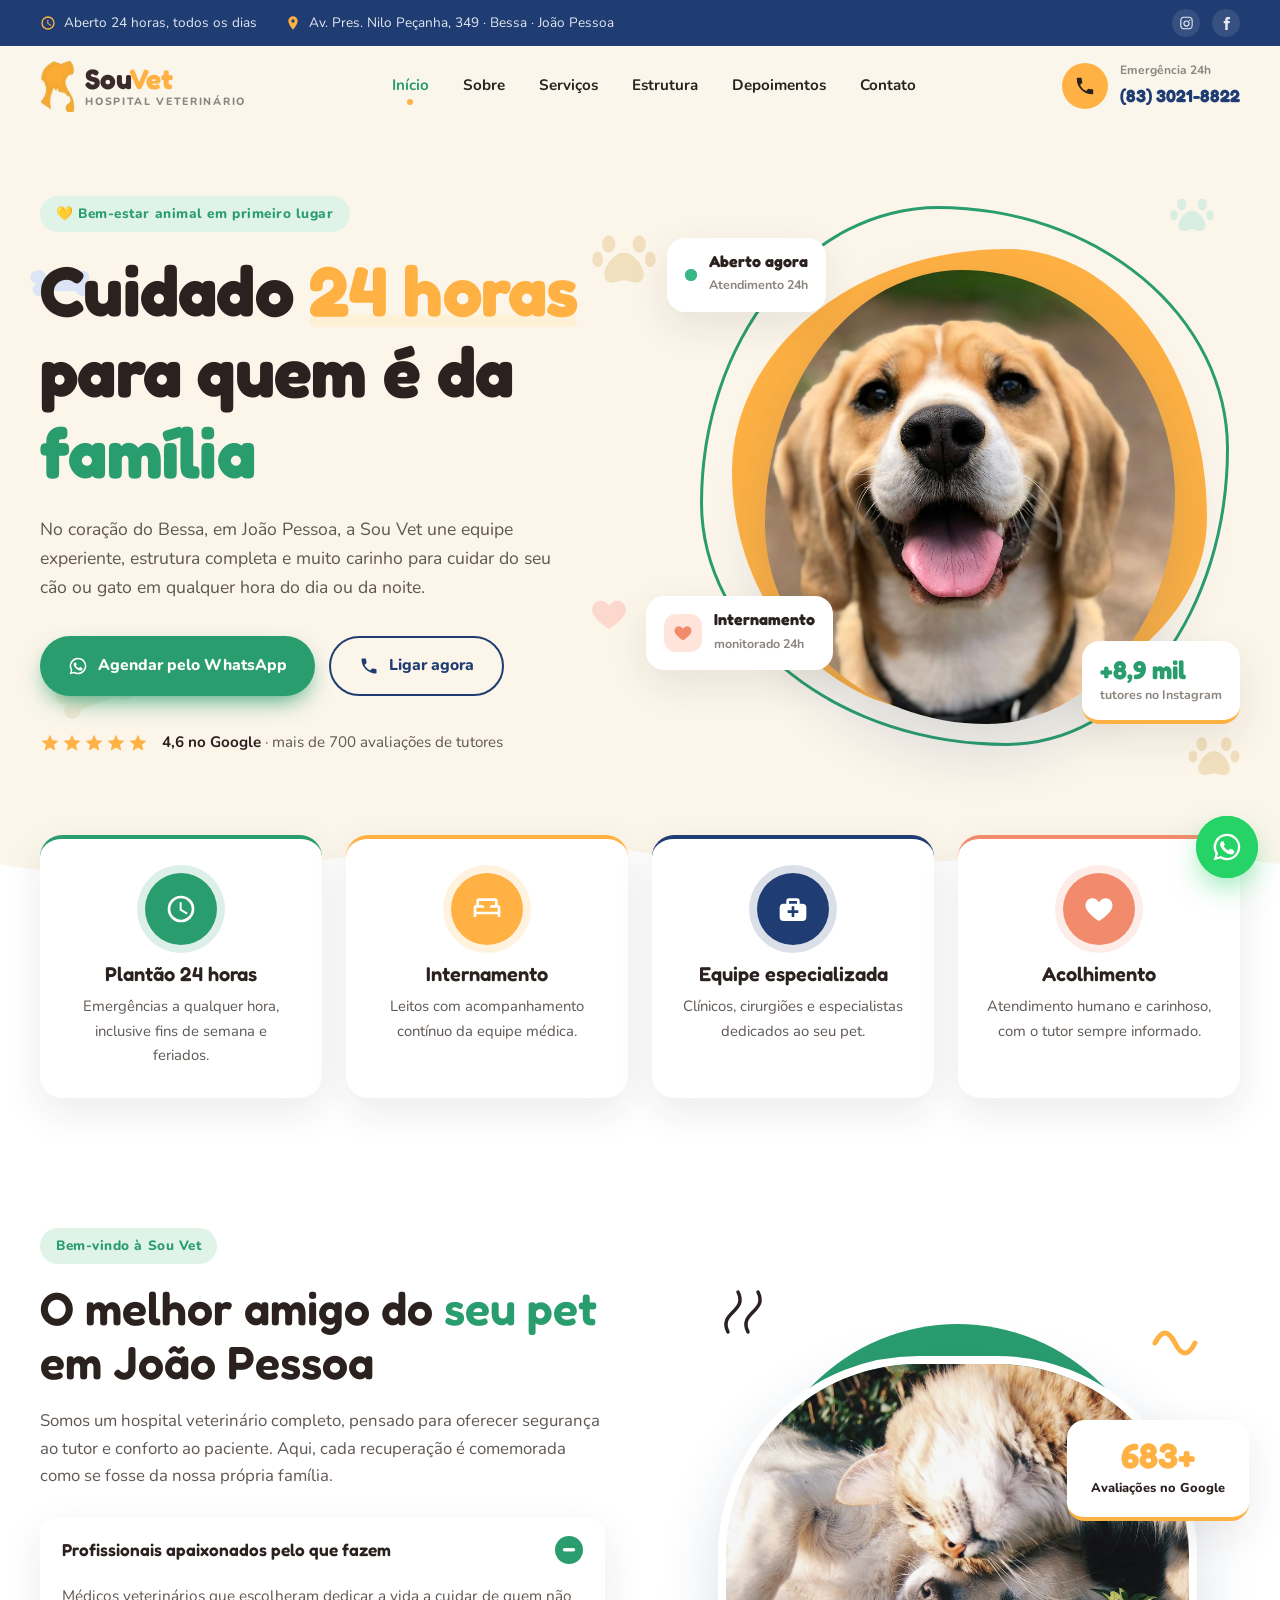
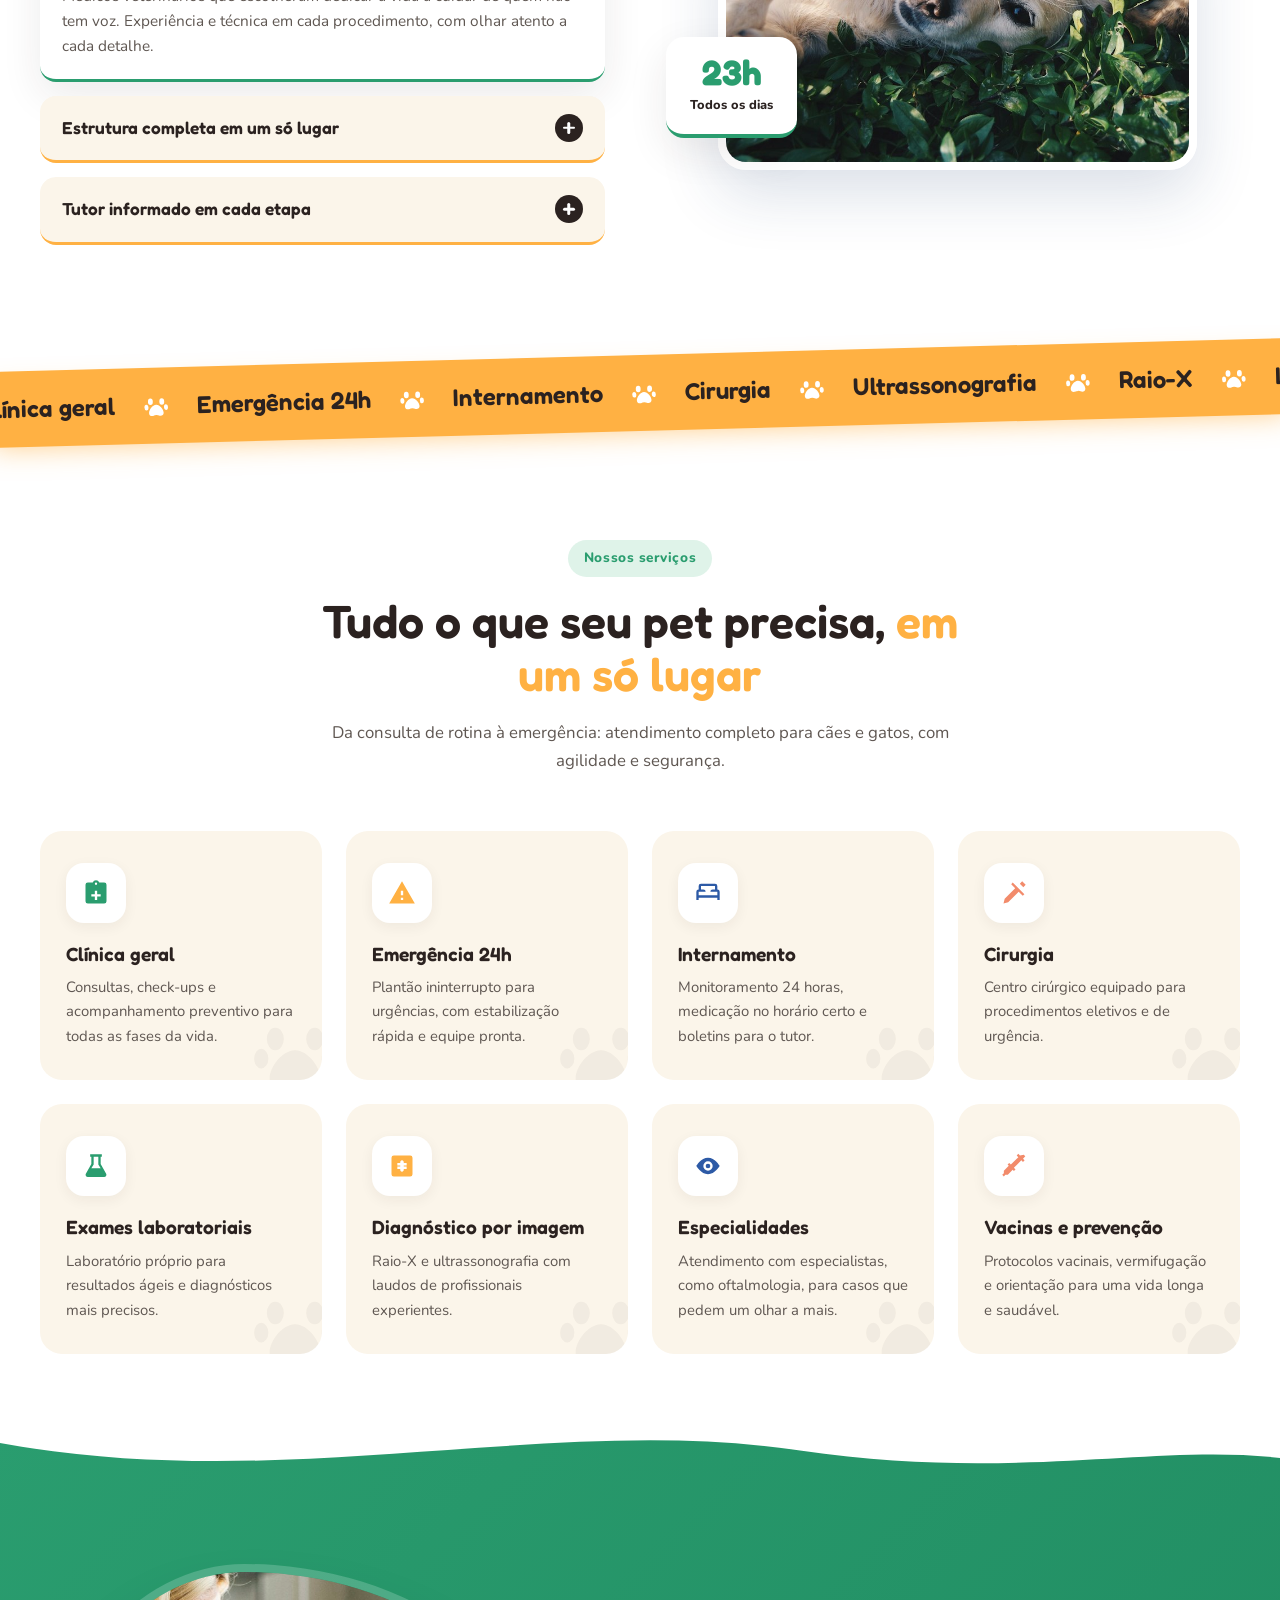
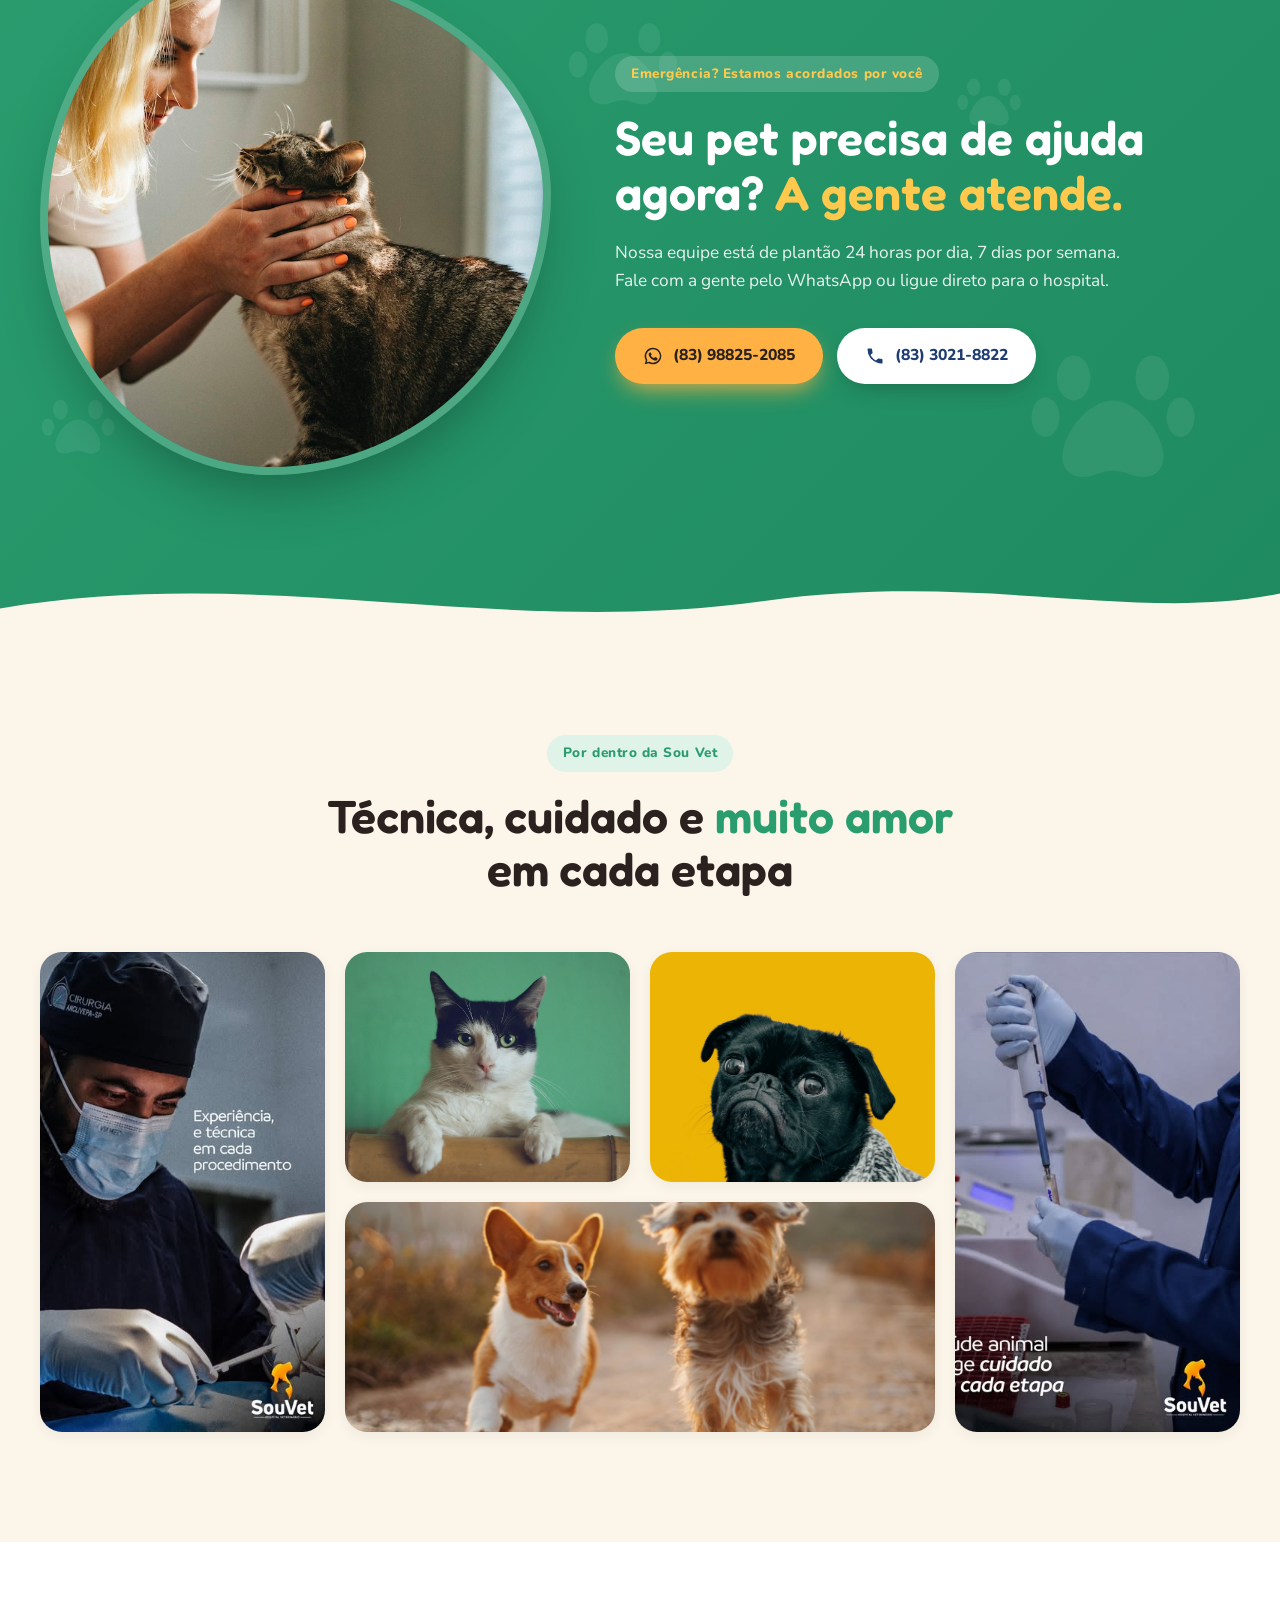
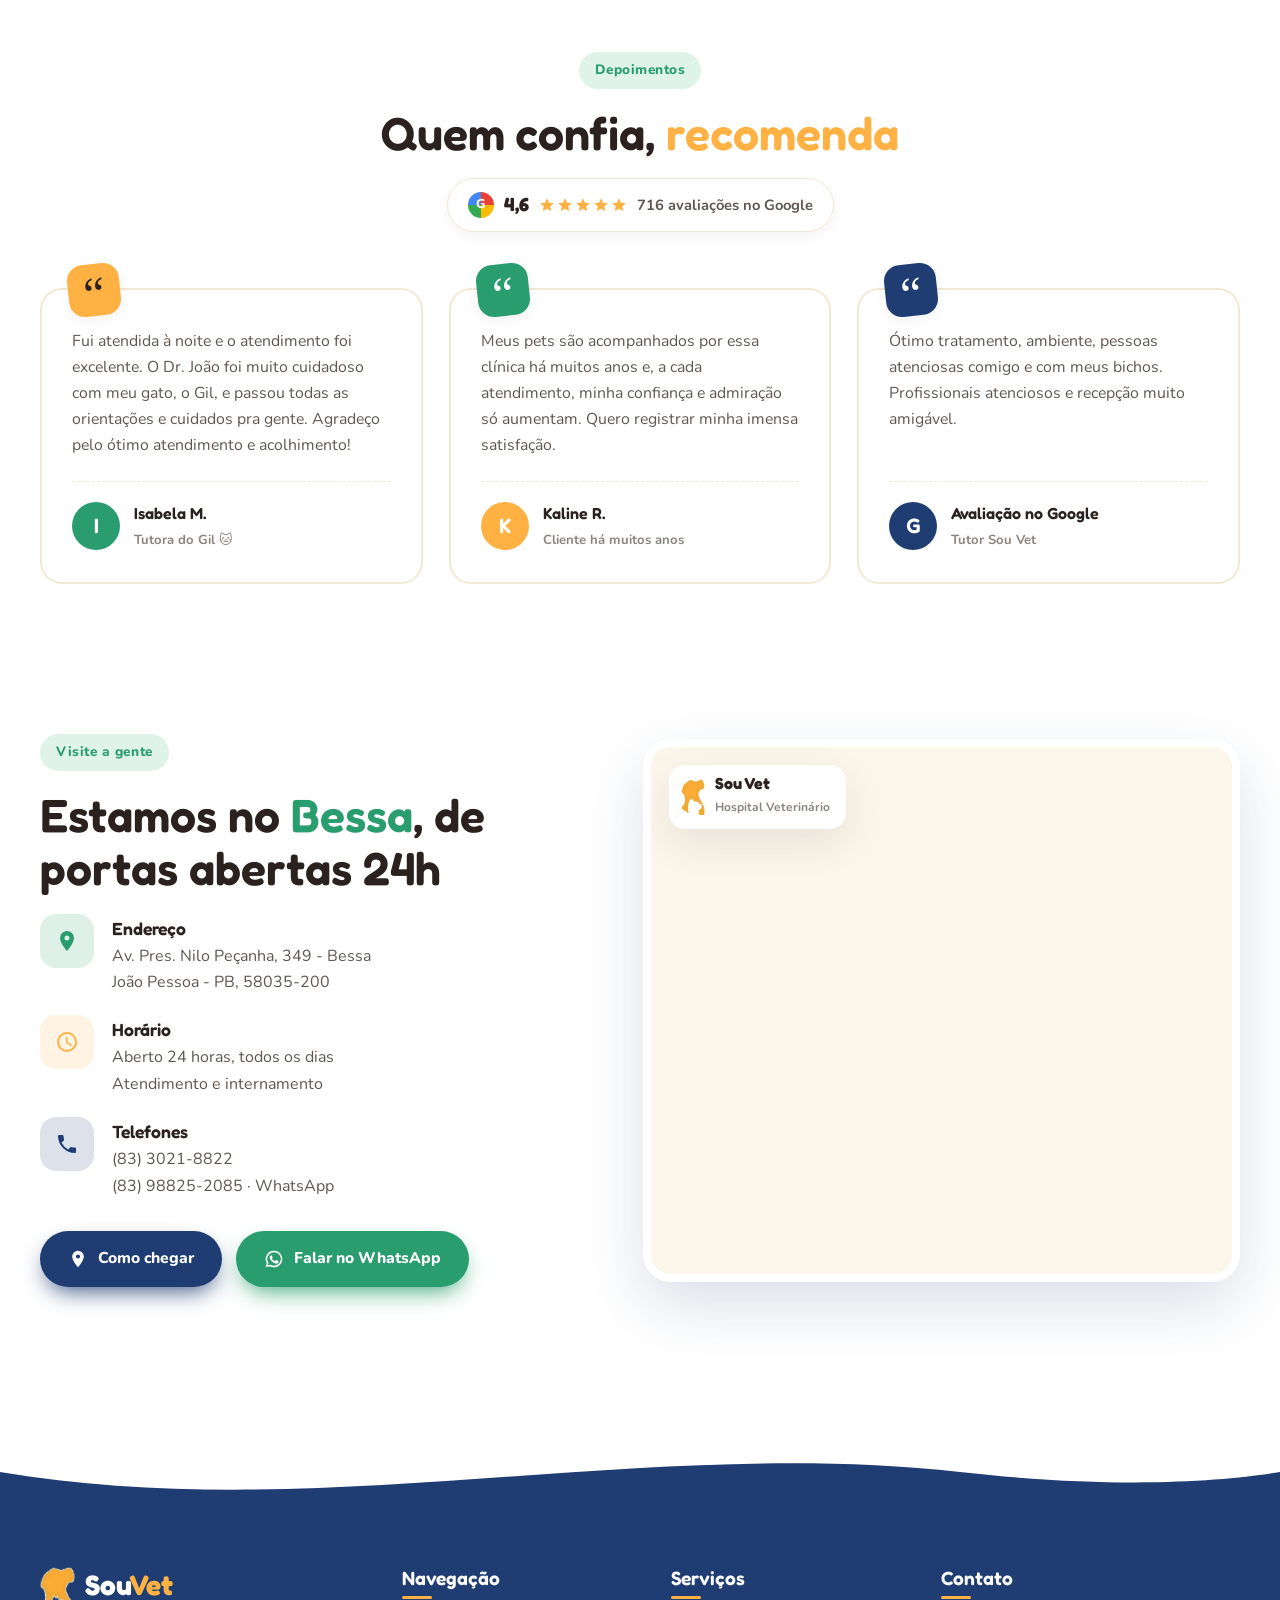
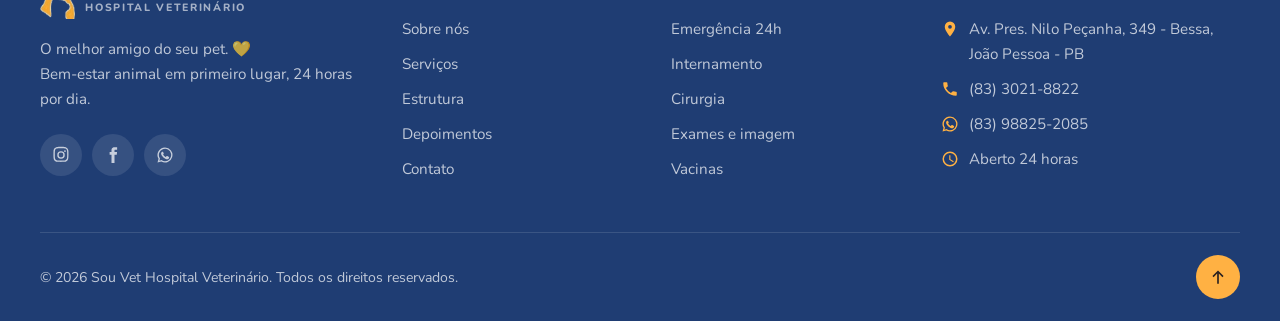
==== index.html @ 4725be8e "Site Sou Vet Hospital Veterinário Co-Authored-By: Claude Opus 5.5 <noreply@anthropic.com>" ====
<!DOCTYPE html>
<html lang="pt-BR">
<head>
  <meta charset="UTF-8" />
  <meta name="viewport" content="width=device-width, initial-scale=1.0" />
  <title>Sou Vet Hospital Veterinário | Atendimento 24h em João Pessoa</title>
  <meta name="description" content="Sou Vet Hospital Veterinário no Bessa, João Pessoa - PB. Atendimento e internamento 24 horas, cirurgia, exames e diagnóstico por imagem. Bem-estar animal em primeiro lugar." />
  <link rel="icon" type="image/png" href="assets/img/logo-icon.png" />
  <link rel="preconnect" href="https://fonts.googleapis.com" />
  <link rel="preconnect" href="https://fonts.gstatic.com" crossorigin />
  <link href="https://fonts.googleapis.com/css2?family=Fredoka:wght@500;600;700&family=Nunito:wght@400;600;700;800&display=swap" rel="stylesheet" />
  <link rel="stylesheet" href="css/style.css" />
</head>
<body>

  <!-- SVG sprite -->
  <svg width="0" height="0" style="position:absolute" aria-hidden="true">
    <symbol id="i-paw" viewBox="0 0 64 64"><ellipse cx="18" cy="22" rx="6" ry="8"/><ellipse cx="46" cy="22" rx="6" ry="8"/><ellipse cx="8" cy="36" rx="5" ry="7"/><ellipse cx="56" cy="36" rx="5" ry="7"/><path d="M32 30c-9 0-18 12-18 20 0 6 5 8 10 7 3-1 5-2 8-2s5 1 8 2c5 1 10-1 10-7 0-8-9-20-18-20z"/></symbol>
    <symbol id="i-bone" viewBox="0 0 64 32"><path d="M10 4a6 6 0 0 1 8 5h28a6 6 0 1 1 8 7 6 6 0 1 1-8 7H18a6 6 0 1 1-8-7 6 6 0 0 1 0-12z"/></symbol>
    <symbol id="i-whats" viewBox="0 0 24 24"><path d="M12 2a10 10 0 0 0-8.6 15.1L2 22l5-1.3A10 10 0 1 0 12 2zm0 18.2a8.2 8.2 0 0 1-4.2-1.2l-.3-.2-3 .8.8-2.9-.2-.3A8.2 8.2 0 1 1 12 20.2zm4.5-6.1c-.2-.1-1.5-.7-1.7-.8-.2-.1-.4-.1-.6.1l-.8 1c-.1.2-.3.2-.5.1a6.7 6.7 0 0 1-3.3-2.9c-.2-.4.2-.4.7-1.3.1-.2 0-.3 0-.4l-.8-1.8c-.2-.5-.4-.4-.6-.4h-.5a1 1 0 0 0-.7.3 3 3 0 0 0-.9 2.2 5.2 5.2 0 0 0 1.1 2.7 11.8 11.8 0 0 0 4.5 4c1.7.7 2.3.8 3.2.6.5-.1 1.5-.6 1.7-1.2.2-.6.2-1.1.2-1.2-.1-.1-.3-.2-.5-.3z"/></symbol>
    <symbol id="i-phone" viewBox="0 0 24 24"><path d="M6.6 10.8a15.1 15.1 0 0 0 6.6 6.6l2.2-2.2a1 1 0 0 1 1-.2 11.4 11.4 0 0 0 3.6.6 1 1 0 0 1 1 1V20a1 1 0 0 1-1 1A17 17 0 0 1 3 4a1 1 0 0 1 1-1h3.5a1 1 0 0 1 1 1c0 1.2.2 2.5.6 3.6a1 1 0 0 1-.3 1z"/></symbol>
    <symbol id="i-pin" viewBox="0 0 24 24"><path d="M12 2a7 7 0 0 0-7 7c0 5.2 7 13 7 13s7-7.8 7-13a7 7 0 0 0-7-7zm0 9.5A2.5 2.5 0 1 1 12 6.5a2.5 2.5 0 0 1 0 5z"/></symbol>
    <symbol id="i-clock" viewBox="0 0 24 24"><path d="M12 2a10 10 0 1 0 0 20 10 10 0 0 0 0-20zm0 18a8 8 0 1 1 0-16 8 8 0 0 1 0 16zm.5-13H11v6l5.2 3.2.8-1.3-4.5-2.7z"/></symbol>
    <symbol id="i-insta" viewBox="0 0 24 24"><path d="M12 7a5 5 0 1 0 0 10 5 5 0 0 0 0-10zm0 8.2a3.2 3.2 0 1 1 0-6.4 3.2 3.2 0 0 1 0 6.4zM17.3 5.5a1.2 1.2 0 1 0 0 2.4 1.2 1.2 0 0 0 0-2.4zM21.9 7.1c-.1-1.6-.4-3-1.6-4.2S17.7 1.3 16.1 1.2C14.5 1.1 9.5 1.1 7.9 1.2 6.3 1.3 4.9 1.6 3.7 2.8S2.1 5.5 2 7.1C1.9 8.7 1.9 13.7 2 15.3c.1 1.6.4 3 1.6 4.2s2.6 1.5 4.2 1.6c1.6.1 6.6.1 8.2 0 1.6-.1 3-.4 4.2-1.6s1.5-2.6 1.6-4.2c.2-1.6.2-6.6.1-8.2zm-2.1 10a3.3 3.3 0 0 1-1.9 1.9c-1.3.5-4.4.4-5.9.4s-4.6.1-5.9-.4A3.3 3.3 0 0 1 4.2 17c-.5-1.3-.4-4.4-.4-5.9s-.1-4.6.4-5.9A3.3 3.3 0 0 1 6.1 3.3c1.3-.5 4.4-.4 5.9-.4s4.6-.1 5.9.4a3.3 3.3 0 0 1 1.9 1.9c.5 1.3.4 4.4.4 5.9s.1 4.6-.4 5.9z"/></symbol>
    <symbol id="i-fb" viewBox="0 0 24 24"><path d="M14 8V6c0-.9.6-1 1-1h2.5V1.5H14.2C10.6 1.5 10 4 10 5.7V8H7.5v3.7H10V22.5h4V11.7h3l.4-3.7z"/></symbol>
    <symbol id="i-arrow" viewBox="0 0 24 24"><path d="M13.2 5.3 19.9 12l-6.7 6.7-1.4-1.4 4.3-4.3H4v-2h12.1l-4.3-4.3z"/></symbol>
    <symbol id="i-star" viewBox="0 0 24 24"><path d="m12 2 3 6.6 7.2.7-5.4 4.8 1.6 7.1L12 17.5l-6.4 3.7 1.6-7.1L1.8 9.3 9 8.6z"/></symbol>
    <symbol id="i-heart" viewBox="0 0 24 24"><path d="M12 21s-7.5-4.6-9.6-9.2C.8 8.3 3 4 7 4c2.1 0 3.6 1.1 5 3 1.4-1.9 2.9-3 5-3 4 0 6.2 4.3 4.6 7.8C19.5 16.4 12 21 12 21z"/></symbol>
  </svg>

  <!-- TOPBAR -->
  <div class="topbar">
    <div class="container topbar__inner">
      <div class="topbar__info">
        <span><svg><use href="#i-clock"/></svg> Aberto 24 horas, todos os dias</span>
        <span class="hide-sm"><svg><use href="#i-pin"/></svg> Av. Pres. Nilo Peçanha, 349 · Bessa · João Pessoa</span>
      </div>
      <div class="topbar__social">
        <a href="https://www.instagram.com/souvetjp/" target="_blank" rel="noopener" aria-label="Instagram"><svg><use href="#i-insta"/></svg></a>
        <a href="https://www.facebook.com/souvetjp" target="_blank" rel="noopener" aria-label="Facebook"><svg><use href="#i-fb"/></svg></a>
      </div>
    </div>
  </div>

  <!-- HEADER -->
  <header class="header" id="header">
    <div class="container header__inner">
      <a href="#inicio" class="brand" aria-label="Sou Vet - início">
        <img src="assets/img/logo-icon.png" alt="" class="brand__icon" />
        <span class="brand__text">
          <span class="brand__name">Sou<b>Vet</b></span>
          <span class="brand__sub">Hospital Veterinário</span>
        </span>
      </a>

      <nav class="nav" id="nav">
        <a href="#inicio" class="nav__link active">Início</a>
        <a href="#sobre" class="nav__link">Sobre</a>
        <a href="#servicos" class="nav__link">Serviços</a>
        <a href="#estrutura" class="nav__link">Estrutura</a>
        <a href="#depoimentos" class="nav__link">Depoimentos</a>
        <a href="#contato" class="nav__link">Contato</a>
      </nav>

      <a href="tel:+558330218822" class="header__call">
        <span class="header__call-icon"><svg><use href="#i-phone"/></svg></span>
        <span>
          <small>Emergência 24h</small>
          <strong>(83) 3021-8822</strong>
        </span>
      </a>

      <button class="burger" id="burger" aria-label="Abrir menu" aria-expanded="false"><span></span><span></span><span></span></button>
    </div>
  </header>

  <main>
    <!-- HERO -->
    <section class="hero" id="inicio">
      <div class="doodles" aria-hidden="true">
        <svg class="doodle d1"><use href="#i-paw"/></svg>
        <svg class="doodle d2"><use href="#i-bone"/></svg>
        <svg class="doodle d3"><use href="#i-paw"/></svg>
        <svg class="doodle d4"><use href="#i-heart"/></svg>
        <svg class="doodle d5"><use href="#i-paw"/></svg>
        <svg class="doodle d6"><use href="#i-bone"/></svg>
      </div>

      <div class="container hero__grid">
        <div class="hero__content">
          <span class="eyebrow reveal">💛 Bem-estar animal em primeiro lugar</span>
          <h1 class="hero__title reveal" data-delay="1">
            Cuidado <span class="hl-yellow">24 horas</span><br />
            para quem é da <span class="hl-green">família</span>
          </h1>
          <p class="hero__text reveal" data-delay="2">
            No coração do Bessa, em João Pessoa, a Sou Vet une equipe experiente, estrutura completa e muito carinho para cuidar do seu cão ou gato em qualquer hora do dia ou da noite.
          </p>
          <div class="hero__actions reveal" data-delay="3">
            <a href="https://api.whatsapp.com/send?phone=5583988252085&text=Ol%C3%A1!%20Gostaria%20de%20agendar%20um%20atendimento." target="_blank" rel="noopener" class="btn btn--green">
              <svg><use href="#i-whats"/></svg> Agendar pelo WhatsApp
            </a>
            <a href="tel:+558330218822" class="btn btn--ghost">
              <svg><use href="#i-phone"/></svg> Ligar agora
            </a>
          </div>
          <div class="hero__trust reveal" data-delay="4">
            <div class="stars">
              <svg><use href="#i-star"/></svg><svg><use href="#i-star"/></svg><svg><use href="#i-star"/></svg><svg><use href="#i-star"/></svg><svg><use href="#i-star"/></svg>
            </div>
            <p><strong>4,6 no Google</strong> · mais de 700 avaliações de tutores</p>
          </div>
        </div>

        <div class="hero__visual reveal" data-delay="2">
          <div class="blob blob--outline"></div>
          <div class="blob blob--yellow"></div>
          <div class="hero__img">
            <img src="assets/img/hero-beagle.jpg" alt="Cachorro beagle feliz olhando para a câmera" />
          </div>
          <div class="float-badge fb-1">
            <span class="pulse"></span>
            <div><strong>Aberto agora</strong><small>Atendimento 24h</small></div>
          </div>
          <div class="float-badge fb-2">
            <span class="fb-icon"><svg><use href="#i-heart"/></svg></span>
            <div><strong>Internamento</strong><small>monitorado 24h</small></div>
          </div>
          <div class="float-badge fb-3">
            <strong class="big">+8,9 mil</strong><small>tutores no Instagram</small>
          </div>
        </div>
      </div>

      <svg class="wave wave--bottom" viewBox="0 0 1440 120" preserveAspectRatio="none" aria-hidden="true">
        <path d="M0,64 C240,120 480,0 720,48 C960,96 1200,24 1440,64 L1440,120 L0,120 Z" fill="#ffffff"/>
      </svg>
    </section>

    <!-- FEATURES -->
    <section class="features">
      <div class="container features__grid">
        <article class="feature reveal" style="--c: var(--green)">
          <div class="feature__icon">
            <svg viewBox="0 0 24 24"><path d="M12 2a10 10 0 1 0 0 20 10 10 0 0 0 0-20zm0 18a8 8 0 1 1 0-16 8 8 0 0 1 0 16zm.5-13H11v6l5.2 3.2.8-1.3-4.5-2.7z"/></svg>
          </div>
          <h3>Plantão 24 horas</h3>
          <p>Emergências a qualquer hora, inclusive fins de semana e feriados.</p>
        </article>
        <article class="feature reveal" data-delay="1" style="--c: var(--yellow)">
          <div class="feature__icon">
            <svg viewBox="0 0 24 24"><path d="M20 9V6a2 2 0 0 0-2-2H6a2 2 0 0 0-2 2v3a2 2 0 0 0-2 2v7h2v-2h16v2h2v-7a2 2 0 0 0-2-2zM6 6h12v3h-2a2 2 0 0 0-2 2H10a2 2 0 0 0-2-2H6zm14 8H4v-3h16z"/></svg>
          </div>
          <h3>Internamento</h3>
          <p>Leitos com acompanhamento contínuo da equipe médica.</p>
        </article>
        <article class="feature reveal" data-delay="2" style="--c: var(--blue)">
          <div class="feature__icon">
            <svg viewBox="0 0 24 24"><path d="M19 8h-2V6a2 2 0 0 0-2-2H9a2 2 0 0 0-2 2v2H5a3 3 0 0 0-3 3v7a3 3 0 0 0 3 3h14a3 3 0 0 0 3-3v-7a3 3 0 0 0-3-3zM9 6h6v2H9zm7 9h-3v3h-2v-3H8v-2h3v-3h2v3h3z"/></svg>
          </div>
          <h3>Equipe especializada</h3>
          <p>Clínicos, cirurgiões e especialistas dedicados ao seu pet.</p>
        </article>
        <article class="feature reveal" data-delay="3" style="--c: var(--coral)">
          <div class="feature__icon">
            <svg viewBox="0 0 24 24"><path d="M12 21s-7.5-4.6-9.6-9.2C.8 8.3 3 4 7 4c2.1 0 3.6 1.1 5 3 1.4-1.9 2.9-3 5-3 4 0 6.2 4.3 4.6 7.8C19.5 16.4 12 21 12 21z"/></svg>
          </div>
          <h3>Acolhimento</h3>
          <p>Atendimento humano e carinhoso, com o tutor sempre informado.</p>
        </article>
      </div>
    </section>

    <!-- ABOUT -->
    <section class="about" id="sobre">
      <div class="container about__grid">
        <div class="about__content">
          <span class="eyebrow reveal">Bem-vindo à Sou Vet</span>
          <h2 class="section-title reveal" data-delay="1">O melhor amigo do <span class="hl-green">seu pet</span> em João Pessoa</h2>
          <p class="reveal" data-delay="2">
            Somos um hospital veterinário completo, pensado para oferecer segurança ao tutor e conforto ao paciente. Aqui, cada recuperação é comemorada como se fosse da nossa própria família.
          </p>

          <div class="accordion reveal" data-delay="3">
            <div class="acc-item open">
              <button class="acc-head">Profissionais apaixonados pelo que fazem <span class="acc-icon"></span></button>
              <div class="acc-body"><p>Médicos veterinários que escolheram dedicar a vida a cuidar de quem não tem voz. Experiência e técnica em cada procedimento, com olhar atento a cada detalhe.</p></div>
            </div>
            <div class="acc-item">
              <button class="acc-head">Estrutura completa em um só lugar <span class="acc-icon"></span></button>
              <div class="acc-body"><p>Consultórios, centro cirúrgico, internamento, laboratório e diagnóstico por imagem. Menos deslocamento e mais agilidade para o seu pet.</p></div>
            </div>
            <div class="acc-item">
              <button class="acc-head">Tutor informado em cada etapa <span class="acc-icon"></span></button>
              <div class="acc-body"><p>Explicamos cada orientação com clareza e mantemos você por perto durante todo o tratamento, da consulta à alta.</p></div>
            </div>
          </div>
        </div>

        <div class="about__visual reveal" data-delay="2">
          <div class="about__circle"></div>
          <svg class="squiggle sq-1" viewBox="0 0 60 60" aria-hidden="true"><path d="M10 50 C 0 30, 30 30, 20 10 M30 50 C 20 30, 50 30, 40 10" /></svg>
          <svg class="squiggle sq-2" viewBox="0 0 60 60" aria-hidden="true"><path d="M8 40 q10 -20 20 0 t20 0" /></svg>
          <div class="about__img">
            <img src="assets/img/dog-cat.jpg" alt="Cachorro e gato deitados juntos na grama" loading="lazy" />
          </div>
          <div class="stat-card sc-1">
            <strong><span class="counter" data-target="716">0</span>+</strong>
            <small>Avaliações no Google</small>
          </div>
          <div class="stat-card sc-2">
            <strong><span class="counter" data-target="24">0</span>h</strong>
            <small>Todos os dias</small>
          </div>
        </div>
      </div>
    </section>

    <!-- MARQUEE -->
    <div class="marquee" aria-hidden="true">
      <div class="marquee__track">
        <span>Clínica geral</span><svg><use href="#i-paw"/></svg>
        <span>Emergência 24h</span><svg><use href="#i-paw"/></svg>
        <span>Internamento</span><svg><use href="#i-paw"/></svg>
        <span>Cirurgia</span><svg><use href="#i-paw"/></svg>
        <span>Ultrassonografia</span><svg><use href="#i-paw"/></svg>
        <span>Raio-X</span><svg><use href="#i-paw"/></svg>
        <span>Laboratório</span><svg><use href="#i-paw"/></svg>
        <span>Vacinas</span><svg><use href="#i-paw"/></svg>
        <span>Clínica geral</span><svg><use href="#i-paw"/></svg>
        <span>Emergência 24h</span><svg><use href="#i-paw"/></svg>
        <span>Internamento</span><svg><use href="#i-paw"/></svg>
        <span>Cirurgia</span><svg><use href="#i-paw"/></svg>
        <span>Ultrassonografia</span><svg><use href="#i-paw"/></svg>
        <span>Raio-X</span><svg><use href="#i-paw"/></svg>
        <span>Laboratório</span><svg><use href="#i-paw"/></svg>
        <span>Vacinas</span><svg><use href="#i-paw"/></svg>
      </div>
    </div>

    <!-- SERVICES -->
    <section class="services" id="servicos">
      <div class="container">
        <div class="section-head">
          <span class="eyebrow reveal">Nossos serviços</span>
          <h2 class="section-title reveal" data-delay="1">Tudo o que seu pet precisa, <span class="hl-yellow">em um só lugar</span></h2>
          <p class="reveal" data-delay="2">Da consulta de rotina à emergência: atendimento completo para cães e gatos, com agilidade e segurança.</p>
        </div>

        <div class="services__grid">
          <article class="service reveal">
            <div class="service__icon"><svg viewBox="0 0 24 24"><path d="M19 3h-4.2A3 3 0 0 0 12 1a3 3 0 0 0-2.8 2H5a2 2 0 0 0-2 2v14a2 2 0 0 0 2 2h14a2 2 0 0 0 2-2V5a2 2 0 0 0-2-2zm-7 0a1 1 0 1 1 0 2 1 1 0 0 1 0-2zm4 12h-3v3h-2v-3H8v-2h3v-3h2v3h3z"/></svg></div>
            <h3>Clínica geral</h3>
            <p>Consultas, check-ups e acompanhamento preventivo para todas as fases da vida.</p>
          </article>
          <article class="service reveal" data-delay="1">
            <div class="service__icon"><svg viewBox="0 0 24 24"><path d="M12 2 1 21h22zm1 16h-2v-2h2zm0-4h-2v-4h2z"/></svg></div>
            <h3>Emergência 24h</h3>
            <p>Plantão ininterrupto para urgências, com estabilização rápida e equipe pronta.</p>
          </article>
          <article class="service reveal" data-delay="2">
            <div class="service__icon"><svg viewBox="0 0 24 24"><path d="M20 9V6a2 2 0 0 0-2-2H6a2 2 0 0 0-2 2v3a2 2 0 0 0-2 2v7h2v-2h16v2h2v-7a2 2 0 0 0-2-2zM6 6h12v3h-2a2 2 0 0 0-2 2H10a2 2 0 0 0-2-2H6zm14 8H4v-3h16z"/></svg></div>
            <h3>Internamento</h3>
            <p>Monitoramento 24 horas, medicação no horário certo e boletins para o tutor.</p>
          </article>
          <article class="service reveal" data-delay="3">
            <div class="service__icon"><svg viewBox="0 0 24 24"><path d="M9.6 4.5 13 8 4 17l-1 4 4-1 9-9 3.5 3.4 1.4-1.4-10-10zM19 2l3 3-2 2-3-3z"/></svg></div>
            <h3>Cirurgia</h3>
            <p>Centro cirúrgico equipado para procedimentos eletivos e de urgência.</p>
          </article>
          <article class="service reveal">
            <div class="service__icon"><svg viewBox="0 0 24 24"><path d="M7 2v2h1v6.3L3.3 18.6A2 2 0 0 0 5 21.5h14a2 2 0 0 0 1.7-2.9L16 10.3V4h1V2zm3 2h4v6.8l2 3.2H8l2-3.2z"/></svg></div>
            <h3>Exames laboratoriais</h3>
            <p>Laboratório próprio para resultados ágeis e diagnósticos mais precisos.</p>
          </article>
          <article class="service reveal" data-delay="1">
            <div class="service__icon"><svg viewBox="0 0 24 24"><path d="M3 5a2 2 0 0 1 2-2h14a2 2 0 0 1 2 2v14a2 2 0 0 1-2 2H5a2 2 0 0 1-2-2zm9 2c-1 0-1.5 1-1.5 1.5v1H8v2h2.5v1H8v2h2.5v1c0 .5.5 1.5 1.5 1.5s1.5-1 1.5-1.5v-1H16v-2h-2.5v-1H16v-2h-2.5v-1C13.5 8 13 7 12 7z"/></svg></div>
            <h3>Diagnóstico por imagem</h3>
            <p>Raio-X e ultrassonografia com laudos de profissionais experientes.</p>
          </article>
          <article class="service reveal" data-delay="2">
            <div class="service__icon"><svg viewBox="0 0 24 24"><path d="M12 5C6 5 2 12 2 12s4 7 10 7 10-7 10-7-4-7-10-7zm0 11a4 4 0 1 1 0-8 4 4 0 0 1 0 8zm0-6a2 2 0 1 0 0 4 2 2 0 0 0 0-4z"/></svg></div>
            <h3>Especialidades</h3>
            <p>Atendimento com especialistas, como oftalmologia, para casos que pedem um olhar a mais.</p>
          </article>
          <article class="service reveal" data-delay="3">
            <div class="service__icon"><svg viewBox="0 0 24 24"><path d="m20.3 2.3 1.4 1.4-2 2 1.4 1.4-1.4 1.4-1.4-1.4-6.4 6.4 1.4 1.4-1.4 1.4-1-1-4.2 4.2H4.6l-1.3 1.4-1.4-1.4 1.4-1.3v-2.2l4.2-4.2-1-1 1.4-1.4 1.4 1.4 6.4-6.4-1.4-1.4 1.4-1.4 1.4 1.4z"/></svg></div>
            <h3>Vacinas e prevenção</h3>
            <p>Protocolos vacinais, vermifugação e orientação para uma vida longa e saudável.</p>
          </article>
        </div>
      </div>
    </section>

    <!-- CTA BAND -->
    <section class="cta">
      <svg class="wave wave--top" viewBox="0 0 1440 120" preserveAspectRatio="none" aria-hidden="true">
        <path d="M0,40 C320,110 620,0 900,50 C1140,92 1300,40 1440,60 L1440,0 L0,0 Z" fill="#ffffff"/>
      </svg>
      <div class="cta__bg-paws" aria-hidden="true">
        <svg><use href="#i-paw"/></svg><svg><use href="#i-paw"/></svg><svg><use href="#i-paw"/></svg><svg><use href="#i-paw"/></svg>
      </div>
      <div class="container cta__grid">
        <div class="cta__img reveal">
          <img src="assets/img/vet-cat.jpg" alt="Veterinária fazendo carinho em um gato durante atendimento" loading="lazy" />
        </div>
        <div class="cta__content">
          <span class="eyebrow eyebrow--light reveal">Emergência? Estamos acordados por você</span>
          <h2 class="reveal" data-delay="1">Seu pet precisa de ajuda agora? <span>A gente atende.</span></h2>
          <p class="reveal" data-delay="2">Nossa equipe está de plantão 24 horas por dia, 7 dias por semana. Fale com a gente pelo WhatsApp ou ligue direto para o hospital.</p>
          <div class="cta__actions reveal" data-delay="3">
            <a href="https://api.whatsapp.com/send?phone=5583988252085&text=Ol%C3%A1!%20Preciso%20de%20atendimento%20para%20meu%20pet." target="_blank" rel="noopener" class="btn btn--yellow">
              <svg><use href="#i-whats"/></svg> (83) 98825-2085
            </a>
            <a href="tel:+558330218822" class="btn btn--white">
              <svg><use href="#i-phone"/></svg> (83) 3021-8822
            </a>
          </div>
        </div>
      </div>
      <svg class="wave wave--bottom" viewBox="0 0 1440 120" preserveAspectRatio="none" aria-hidden="true">
        <path d="M0,70 C300,10 560,110 860,60 C1100,20 1280,90 1440,50 L1440,120 L0,120 Z" fill="#FBF5EA"/>
      </svg>
    </section>

    <!-- ESTRUTURA / GALERIA -->
    <section class="gallery" id="estrutura">
      <div class="container">
        <div class="section-head">
          <span class="eyebrow reveal">Por dentro da Sou Vet</span>
          <h2 class="section-title reveal" data-delay="1">Técnica, cuidado e <span class="hl-green">muito amor</span> em cada etapa</h2>
        </div>

        <div class="gallery__grid">
          <figure class="g-item g-tall reveal">
            <img src="assets/img/cirurgia.jpg" alt="Cirurgião veterinário da Sou Vet durante procedimento" loading="lazy" />
            <figcaption>Centro cirúrgico</figcaption>
          </figure>
          <figure class="g-item reveal" data-delay="1">
            <img src="assets/img/cat-green.jpg" alt="Gato branco e preto sobre fundo verde" loading="lazy" />
            <figcaption>Nossos pacientes</figcaption>
          </figure>
          <figure class="g-item reveal" data-delay="2">
            <img src="assets/img/pug.jpg" alt="Pug preto de blusa sobre fundo amarelo" loading="lazy" />
            <figcaption>Cães de todas as raças</figcaption>
          </figure>
          <figure class="g-item g-tall reveal" data-delay="1">
            <img src="assets/img/lab.jpg" alt="Profissional da Sou Vet manuseando amostras no laboratório" loading="lazy" />
            <figcaption>Laboratório próprio</figcaption>
          </figure>
          <figure class="g-item g-wide reveal" data-delay="2">
            <img src="assets/img/dogs-run.jpg" alt="Dois cachorros correndo felizes em uma estrada de terra" loading="lazy" />
            <figcaption>Saúde para aproveitar a vida</figcaption>
          </figure>
        </div>
      </div>
    </section>

    <!-- TESTIMONIALS -->
    <section class="testimonials" id="depoimentos">
      <div class="container">
        <div class="section-head">
          <span class="eyebrow reveal">Depoimentos</span>
          <h2 class="section-title reveal" data-delay="1">Quem confia, <span class="hl-yellow">recomenda</span></h2>
          <div class="rating-pill reveal" data-delay="2">
            <span class="g-logo">G</span>
            <strong>4,6</strong>
            <span class="stars sm"><svg><use href="#i-star"/></svg><svg><use href="#i-star"/></svg><svg><use href="#i-star"/></svg><svg><use href="#i-star"/></svg><svg><use href="#i-star"/></svg></span>
            <span>716 avaliações no Google</span>
          </div>
        </div>

        <div class="testi__grid">
          <article class="testi reveal">
            <div class="testi__quote">“</div>
            <p>Fui atendida à noite e o atendimento foi excelente. O Dr. João foi muito cuidadoso com meu gato, o Gil, e passou todas as orientações e cuidados pra gente. Agradeço pelo ótimo atendimento e acolhimento!</p>
            <div class="testi__author">
              <span class="avatar" style="--c: var(--green)">I</span>
              <div><strong>Isabela M.</strong><small>Tutora do Gil 🐱</small></div>
            </div>
          </article>
          <article class="testi reveal" data-delay="1">
            <div class="testi__quote">“</div>
            <p>Meus pets são acompanhados por essa clínica há muitos anos e, a cada atendimento, minha confiança e admiração só aumentam. Quero registrar minha imensa satisfação.</p>
            <div class="testi__author">
              <span class="avatar" style="--c: var(--yellow)">K</span>
              <div><strong>Kaline R.</strong><small>Cliente há muitos anos</small></div>
            </div>
          </article>
          <article class="testi reveal" data-delay="2">
            <div class="testi__quote">“</div>
            <p>Ótimo tratamento, ambiente, pessoas atenciosas comigo e com meus bichos. Profissionais atenciosos e recepção muito amigável.</p>
            <div class="testi__author">
              <span class="avatar" style="--c: var(--blue)">G</span>
              <div><strong>Avaliação no Google</strong><small>Tutor Sou Vet</small></div>
            </div>
          </article>
        </div>
      </div>
    </section>

    <!-- CONTACT -->
    <section class="contact" id="contato">
      <div class="container contact__grid">
        <div class="contact__info">
          <span class="eyebrow reveal">Visite a gente</span>
          <h2 class="section-title reveal" data-delay="1">Estamos no <span class="hl-green">Bessa</span>, de portas abertas 24h</h2>

          <ul class="contact__list">
            <li class="reveal" data-delay="1">
              <span class="ci" style="--c: var(--green)"><svg><use href="#i-pin"/></svg></span>
              <div><strong>Endereço</strong><p>Av. Pres. Nilo Peçanha, 349 - Bessa<br />João Pessoa - PB, 58035-200</p></div>
            </li>
            <li class="reveal" data-delay="2">
              <span class="ci" style="--c: var(--yellow)"><svg><use href="#i-clock"/></svg></span>
              <div><strong>Horário</strong><p>Aberto 24 horas, todos os dias<br />Atendimento e internamento</p></div>
            </li>
            <li class="reveal" data-delay="3">
              <span class="ci" style="--c: var(--blue)"><svg><use href="#i-phone"/></svg></span>
              <div><strong>Telefones</strong><p><a href="tel:+558330218822">(83) 3021-8822</a><br /><a href="https://api.whatsapp.com/send?phone=5583988252085" target="_blank" rel="noopener">(83) 98825-2085 · WhatsApp</a></p></div>
            </li>
          </ul>

          <div class="contact__actions reveal" data-delay="3">
            <a href="https://www.google.com/maps/dir/?api=1&destination=Sou+Vet+Hospital+Veterinario+Jo%C3%A3o+Pessoa" target="_blank" rel="noopener" class="btn btn--blue">
              <svg><use href="#i-pin"/></svg> Como chegar
            </a>
            <a href="https://api.whatsapp.com/send?phone=5583988252085" target="_blank" rel="noopener" class="btn btn--green">
              <svg><use href="#i-whats"/></svg> Falar no WhatsApp
            </a>
          </div>
        </div>

        <div class="contact__map reveal" data-delay="2">
          <iframe
            title="Mapa da Sou Vet Hospital Veterinário"
            src="https://www.google.com/maps?q=-7.0677856,-34.8426516&z=16&output=embed"
            loading="lazy"
            referrerpolicy="no-referrer-when-downgrade"
            allowfullscreen></iframe>
          <div class="map-tag">
            <img src="assets/img/logo-icon.png" alt="" />
            <div><strong>Sou Vet</strong><small>Hospital Veterinário</small></div>
          </div>
        </div>
      </div>
    </section>
  </main>

  <!-- FOOTER -->
  <footer class="footer">
    <svg class="wave wave--top" viewBox="0 0 1440 100" preserveAspectRatio="none" aria-hidden="true">
      <path d="M0,40 C360,100 720,0 1080,40 C1260,60 1380,50 1440,40 L1440,0 L0,0 Z" fill="#ffffff"/>
    </svg>
    <div class="container footer__grid">
      <div class="footer__brand">
        <a href="#inicio" class="brand brand--light">
          <img src="assets/img/logo-icon.png" alt="" class="brand__icon" />
          <span class="brand__text">
            <span class="brand__name">Sou<b>Vet</b></span>
            <span class="brand__sub">Hospital Veterinário</span>
          </span>
        </a>
        <p>O melhor amigo do seu pet. 💛<br />Bem-estar animal em primeiro lugar, 24 horas por dia.</p>
        <div class="footer__social">
          <a href="https://www.instagram.com/souvetjp/" target="_blank" rel="noopener" aria-label="Instagram"><svg><use href="#i-insta"/></svg></a>
          <a href="https://www.facebook.com/souvetjp" target="_blank" rel="noopener" aria-label="Facebook"><svg><use href="#i-fb"/></svg></a>
          <a href="https://api.whatsapp.com/send?phone=5583988252085" target="_blank" rel="noopener" aria-label="WhatsApp"><svg><use href="#i-whats"/></svg></a>
        </div>
      </div>
      <div>
        <h4>Navegação</h4>
        <ul>
          <li><a href="#sobre">Sobre nós</a></li>
          <li><a href="#servicos">Serviços</a></li>
          <li><a href="#estrutura">Estrutura</a></li>
          <li><a href="#depoimentos">Depoimentos</a></li>
          <li><a href="#contato">Contato</a></li>
        </ul>
      </div>
      <div>
        <h4>Serviços</h4>
        <ul>
          <li>Emergência 24h</li>
          <li>Internamento</li>
          <li>Cirurgia</li>
          <li>Exames e imagem</li>
          <li>Vacinas</li>
        </ul>
      </div>
      <div>
        <h4>Contato</h4>
        <ul class="footer__contact">
          <li><svg><use href="#i-pin"/></svg> Av. Pres. Nilo Peçanha, 349 - Bessa, João Pessoa - PB</li>
          <li><svg><use href="#i-phone"/></svg> <a href="tel:+558330218822">(83) 3021-8822</a></li>
          <li><svg><use href="#i-whats"/></svg> <a href="https://api.whatsapp.com/send?phone=5583988252085" target="_blank" rel="noopener">(83) 98825-2085</a></li>
          <li><svg><use href="#i-clock"/></svg> Aberto 24 horas</li>
        </ul>
      </div>
    </div>
    <div class="container footer__bottom">
      <p>© <span id="year">2026</span> Sou Vet Hospital Veterinário. Todos os direitos reservados.</p>
      <a href="#inicio" class="to-top" aria-label="Voltar ao topo"><svg><use href="#i-arrow"/></svg></a>
    </div>
  </footer>

  <!-- Floating WhatsApp -->
  <a href="https://api.whatsapp.com/send?phone=5583988252085&text=Ol%C3%A1!%20Vim%20pelo%20site%20da%20Sou%20Vet." target="_blank" rel="noopener" class="whats-float" aria-label="Fale conosco no WhatsApp">
    <svg><use href="#i-whats"/></svg>
    <span class="whats-float__tip">Fale com a gente!</span>
  </a>

  <script src="js/main.js"></script>
</body>
</html>
---- css/style.css ----
/* =========================================================
   Sou Vet Hospital Veterinário
   Paleta: azul, verde, amarelo, branco e bege claro
   ========================================================= */
:root {
  --blue: #1f3d73;
  --blue-2: #2d5aa6;
  --blue-soft: #e6eefb;
  --green: #2a9d6f;
  --green-2: #37b886;
  --green-soft: #dff3e9;
  --yellow: #ffb143;
  --yellow-2: #ffc94d;
  --yellow-soft: #fff1d6;
  --coral: #f28b6b;
  --beige: #fbf5ea;
  --beige-2: #f3e8d4;
  --white: #ffffff;
  --ink: #2b2220;
  --text: #5f5752;
  --muted: #8c847e;

  --font-head: "Fredoka", system-ui, sans-serif;
  --font-body: "Nunito", system-ui, sans-serif;

  --radius: 22px;
  --shadow-sm: 0 4px 14px rgba(43, 34, 32, 0.06);
  --shadow: 0 14px 40px rgba(43, 34, 32, 0.09);
  --shadow-lg: 0 24px 60px rgba(31, 61, 115, 0.16);
  --ease: cubic-bezier(0.22, 1, 0.36, 1);
}

*,
*::before,
*::after { box-sizing: border-box; margin: 0; padding: 0; }

html { scroll-behavior: smooth; scroll-padding-top: 90px; }

body {
  font-family: var(--font-body);
  color: var(--text);
  background: var(--white);
  line-height: 1.65;
  font-size: 16px;
  overflow-x: clip;
  -webkit-font-smoothing: antialiased;
}

img { display: block; max-width: 100%; }
a { color: inherit; text-decoration: none; }
button { font: inherit; cursor: pointer; border: 0; background: none; color: inherit; }
ul { list-style: none; }
svg { fill: currentColor; }

h1, h2, h3, h4 { font-family: var(--font-head); color: var(--ink); line-height: 1.15; font-weight: 600; }

.container { width: min(1200px, 100% - 40px); margin-inline: auto; }

.hl-yellow { color: var(--yellow); }
.hl-green { color: var(--green); }

.eyebrow {
  display: inline-flex;
  align-items: center;
  gap: 8px;
  font-weight: 800;
  font-size: 0.85rem;
  letter-spacing: 0.04em;
  color: var(--green);
  background: var(--green-soft);
  padding: 7px 16px;
  border-radius: 99px;
  margin-bottom: 18px;
}
.eyebrow--light { background: rgba(255, 255, 255, 0.16); color: var(--yellow-2); }

.section-title { font-size: clamp(2rem, 4vw, 2.9rem); margin-bottom: 18px; }
.section-head { text-align: center; max-width: 680px; margin: 0 auto 56px; }
.section-head p { font-size: 1.05rem; }

/* ---------- Buttons ---------- */
.btn {
  --bg: var(--green);
  display: inline-flex;
  align-items: center;
  gap: 10px;
  padding: 15px 28px;
  border-radius: 99px;
  font-weight: 800;
  font-size: 0.98rem;
  background: var(--bg);
  color: var(--white);
  position: relative;
  overflow: hidden;
  isolation: isolate;
  transition: transform 0.35s var(--ease), box-shadow 0.35s var(--ease);
  box-shadow: 0 10px 24px -8px var(--bg);
}
.btn svg { width: 20px; height: 20px; transition: transform 0.35s var(--ease); }
.btn::before {
  content: "";
  position: absolute;
  inset: 0;
  background: rgba(255, 255, 255, 0.22);
  transform: translateX(-101%);
  transition: transform 0.5s var(--ease);
  z-index: -1;
}
.btn:hover { transform: translateY(-3px); }
.btn:hover::before { transform: translateX(0); }
.btn:hover svg { transform: rotate(-8deg) scale(1.1); }

.btn--green { --bg: var(--green); }
.btn--blue { --bg: var(--blue); }
.btn--yellow { --bg: var(--yellow); color: var(--ink); }
.btn--white { --bg: var(--white); color: var(--blue); box-shadow: 0 10px 24px -10px rgba(0,0,0,.3); }
.btn--ghost {
  background: transparent;
  color: var(--blue);
  border: 2px solid var(--blue);
  box-shadow: none;
}
.btn--ghost::before { background: var(--blue); }
.btn--ghost:hover { color: var(--white); }

/* ---------- Topbar ---------- */
.topbar { background: var(--blue); color: rgba(255, 255, 255, 0.88); font-size: 0.85rem; }
.topbar__inner { display: flex; justify-content: space-between; align-items: center; padding: 9px 0; gap: 16px; }
.topbar__info { display: flex; gap: 28px; flex-wrap: wrap; }
.topbar__info span { display: inline-flex; align-items: center; gap: 8px; }
.topbar__info svg { width: 16px; height: 16px; color: var(--yellow); }
.topbar__social { display: flex; gap: 12px; }
.topbar__social a { width: 28px; height: 28px; display: grid; place-items: center; border-radius: 50%; background: rgba(255,255,255,.1); transition: background .3s, transform .3s; }
.topbar__social a:hover { background: var(--yellow); color: var(--ink); transform: translateY(-2px); }
.topbar__social svg { width: 15px; height: 15px; }

/* ---------- Header ---------- */
.header {
  position: sticky;
  top: 0;
  z-index: 50;
  isolation: isolate;
  transition: box-shadow 0.4s var(--ease);
}
.header::before {
  content: "";
  position: absolute;
  inset: 0;
  z-index: -1;
  background: rgba(251, 245, 234, 0.9);
  backdrop-filter: blur(12px);
  -webkit-backdrop-filter: blur(12px);
  transition: background 0.4s;
}
.header.scrolled { box-shadow: 0 6px 24px rgba(43, 34, 32, 0.08); }
.header.scrolled::before { background: rgba(255, 255, 255, 0.94); }
.header__inner { display: flex; align-items: center; justify-content: space-between; gap: 24px; padding: 14px 0; }

.brand { display: flex; align-items: center; gap: 10px; }
.brand__icon { height: 52px; width: auto; transition: transform 0.5s var(--ease); }
.brand:hover .brand__icon { transform: rotate(-8deg) scale(1.06); }
.brand__text { display: flex; flex-direction: column; line-height: 1; }
.brand__name { font-family: var(--font-head); font-weight: 700; font-size: 1.75rem; color: #3b2a2a; letter-spacing: -0.01em; }
.brand__name b { color: var(--yellow); font-weight: 700; }
.brand__sub { font-size: 0.66rem; font-weight: 800; letter-spacing: 0.16em; text-transform: uppercase; color: var(--muted); margin-top: 4px; }
.brand--light .brand__name { color: var(--white); }
.brand--light .brand__sub { color: rgba(255,255,255,.6); }

.nav { display: flex; gap: 6px; }
.nav__link {
  position: relative;
  font-weight: 700;
  font-size: 0.95rem;
  color: var(--ink);
  padding: 8px 14px;
  border-radius: 99px;
  transition: color 0.3s, background 0.3s;
}
.nav__link::after {
  content: "";
  position: absolute;
  left: 50%;
  bottom: 2px;
  width: 6px;
  height: 6px;
  border-radius: 50%;
  background: var(--yellow);
  transform: translateX(-50%) scale(0);
  transition: transform 0.35s var(--ease);
}
.nav__link:hover, .nav__link.active { color: var(--green); }
.nav__link:hover::after, .nav__link.active::after { transform: translateX(-50%) scale(1); }

.header__call { display: flex; align-items: center; gap: 12px; }
.header__call-icon {
  width: 46px; height: 46px; border-radius: 50%;
  display: grid; place-items: center;
  background: var(--yellow); color: var(--ink);
  animation: ring 2.8s ease-in-out infinite;
}
.header__call-icon svg { width: 22px; height: 22px; }
.header__call small { display: block; font-size: 0.75rem; font-weight: 700; color: var(--muted); }
.header__call strong { font-family: var(--font-head); font-size: 1.1rem; color: var(--blue); }

@keyframes ring {
  0%, 70%, 100% { transform: rotate(0); box-shadow: 0 0 0 0 rgba(255, 177, 67, 0.5); }
  75% { transform: rotate(-14deg); }
  80% { transform: rotate(12deg); }
  85% { transform: rotate(-10deg); box-shadow: 0 0 0 10px rgba(255, 177, 67, 0); }
  90% { transform: rotate(6deg); }
}

.burger { display: none; width: 44px; height: 44px; border-radius: 12px; background: var(--white); box-shadow: var(--shadow-sm); position: relative; }
.burger span { position: absolute; left: 12px; right: 12px; height: 2.5px; border-radius: 2px; background: var(--ink); transition: transform .35s var(--ease), opacity .3s; }
.burger span:nth-child(1) { top: 14px; }
.burger span:nth-child(2) { top: 21px; }
.burger span:nth-child(3) { top: 28px; }
.burger.open span:nth-child(1) { transform: translateY(7px) rotate(45deg); }
.burger.open span:nth-child(2) { opacity: 0; }
.burger.open span:nth-child(3) { transform: translateY(-7px) rotate(-45deg); }

/* ---------- Hero ---------- */
.hero {
  position: relative;
  background: var(--beige);
  padding: 70px 0 150px;
  overflow: hidden;
}
.hero__grid { display: grid; grid-template-columns: 1.05fr 1fr; align-items: center; gap: 48px; position: relative; z-index: 2; }
.hero__title { font-size: clamp(2.6rem, 5.6vw, 4.4rem); font-weight: 700; margin-bottom: 22px; letter-spacing: -0.01em; }
.hero__title .hl-yellow { position: relative; display: inline-block; }
.hero__title .hl-yellow::after {
  content: "";
  position: absolute;
  left: 0; right: 0; bottom: 4px;
  height: 12px;
  background: var(--yellow-soft);
  z-index: -1;
  border-radius: 8px;
  transform-origin: left;
  animation: underline 1.2s 0.9s var(--ease) both;
}
@keyframes underline { from { transform: scaleX(0); } to { transform: scaleX(1); } }
.hero__text { font-size: 1.1rem; max-width: 520px; margin-bottom: 34px; }
.hero__actions { display: flex; flex-wrap: wrap; gap: 14px; margin-bottom: 34px; }
.hero__trust { display: flex; align-items: center; gap: 14px; flex-wrap: wrap; }
.hero__trust p { font-size: 0.95rem; }
.hero__trust strong { color: var(--ink); }
.stars { display: inline-flex; gap: 2px; color: var(--yellow); }
.stars svg { width: 20px; height: 20px; }
.stars.sm svg { width: 16px; height: 16px; }

.hero__visual { position: relative; aspect-ratio: 1 / 1; max-width: 540px; width: 100%; justify-self: center; }
.blob { position: absolute; }
.blob--yellow {
  inset: 8% 4% 6% 8%;
  background: var(--yellow);
  border-radius: 58% 42% 55% 45% / 48% 58% 42% 52%;
  animation: morph 11s ease-in-out infinite;
}
.blob--outline {
  inset: 0 0 0 2%;
  border: 3px solid var(--green);
  border-radius: 45% 55% 42% 58% / 55% 45% 55% 45%;
  animation: morph 14s ease-in-out infinite reverse, spin 40s linear infinite;
}
.hero__img {
  position: absolute;
  inset: 12% 10% 4% 14%;
  border-radius: 48% 52% 46% 54% / 56% 50% 50% 44%;
  overflow: hidden;
  box-shadow: var(--shadow-lg);
  animation: morph 12s ease-in-out infinite;
}
.hero__img img { width: 100%; height: 100%; object-fit: cover; object-position: 50% 35%; transform: scale(1.05); }

@keyframes morph {
  0%, 100% { border-radius: 58% 42% 55% 45% / 48% 58% 42% 52%; }
  33% { border-radius: 42% 58% 40% 60% / 60% 40% 60% 40%; }
  66% { border-radius: 52% 48% 62% 38% / 42% 55% 45% 58%; }
}
@keyframes spin { to { transform: rotate(360deg); } }

.float-badge {
  position: absolute;
  display: flex;
  align-items: center;
  gap: 12px;
  background: var(--white);
  padding: 14px 18px;
  border-radius: 18px;
  box-shadow: var(--shadow);
  animation: floaty 5s ease-in-out infinite;
  z-index: 3;
}
.float-badge strong { display: block; font-family: var(--font-head); color: var(--ink); font-size: 1rem; line-height: 1.2; }
.float-badge small { font-size: 0.78rem; color: var(--muted); font-weight: 700; }
.float-badge .big { font-size: 1.6rem; color: var(--green); }
.fb-1 { top: 6%; left: -4%; }
.fb-2 { bottom: 14%; left: -8%; animation-delay: -1.8s; }
.fb-3 { bottom: 4%; right: -2%; flex-direction: column; align-items: flex-start; gap: 0; animation-delay: -3.2s; border-bottom: 4px solid var(--yellow); }
.fb-icon { width: 38px; height: 38px; border-radius: 12px; display: grid; place-items: center; background: #ffe4dc; color: var(--coral); }
.fb-icon svg { width: 20px; height: 20px; }

.pulse { width: 12px; height: 12px; border-radius: 50%; background: var(--green-2); position: relative; flex-shrink: 0; }
.pulse::after { content: ""; position: absolute; inset: 0; border-radius: 50%; background: var(--green-2); animation: pulse 1.8s ease-out infinite; }
@keyframes pulse { to { transform: scale(3); opacity: 0; } }

@keyframes floaty {
  0%, 100% { transform: translateY(0); }
  50% { transform: translateY(-14px); }
}

/* doodles */
.doodles { position: absolute; inset: 0; pointer-events: none; }
.doodle { position: absolute; color: var(--beige-2); animation: drift 9s ease-in-out infinite; }
.d1 { width: 70px; height: 70px; top: 12%; left: 46%; color: #f1dfbd; }
.d2 { width: 90px; height: 45px; top: 70%; left: 4%; transform: rotate(-20deg); animation-delay: -2s; }
.d3 { width: 48px; height: 48px; top: 8%; right: 5%; color: #d9eee3; animation-delay: -4s; }
.d4 { width: 40px; height: 40px; top: 60%; left: 46%; color: #fcd8cc; animation-delay: -1s; }
.d5 { width: 56px; height: 56px; bottom: 16%; right: 3%; color: #f1dfbd; animation-delay: -6s; }
.d6 { width: 70px; height: 35px; top: 18%; left: 2%; color: #dbe5f5; animation-delay: -3s; }
@keyframes drift {
  0%, 100% { translate: 0 0; rotate: 0deg; }
  50% { translate: 8px -14px; rotate: 12deg; }
}

.wave { position: absolute; left: 0; width: 100%; height: 90px; display: block; z-index: 1; }
.wave--bottom { bottom: -1px; }
.wave--top { top: -1px; }

/* ---------- Features ---------- */
.features { position: relative; margin-top: -70px; z-index: 5; padding-bottom: 40px; }
.features__grid { display: grid; grid-template-columns: repeat(4, 1fr); gap: 24px; }
.feature {
  --c: var(--green);
  background: var(--white);
  border-radius: var(--radius);
  padding: 34px 26px 30px;
  text-align: center;
  box-shadow: var(--shadow);
  border-top: 4px solid var(--c);
  transition: transform 0.45s var(--ease), box-shadow 0.45s var(--ease);
}
.feature:hover { transform: translateY(-10px); box-shadow: var(--shadow-lg); }
.feature__icon {
  width: 72px; height: 72px; margin: 0 auto 18px;
  border-radius: 50%;
  display: grid; place-items: center;
  background: var(--c);
  color: var(--white);
  box-shadow: 0 0 0 8px color-mix(in srgb, var(--c) 16%, transparent);
  transition: transform 0.6s var(--ease);
}
.feature:hover .feature__icon { transform: rotateY(360deg); }
.feature__icon svg { width: 32px; height: 32px; }
.feature h3 { font-size: 1.25rem; margin-bottom: 8px; }
.feature p { font-size: 0.93rem; }

/* ---------- About ---------- */
.about { padding: 90px 0 110px; }
.about__grid { display: grid; grid-template-columns: 1fr 1fr; gap: 70px; align-items: center; }
.about__content > p { font-size: 1.05rem; margin-bottom: 28px; }

.accordion { display: flex; flex-direction: column; gap: 14px; }
.acc-item { background: var(--beige); border-radius: 16px; border-bottom: 3px solid var(--yellow); overflow: hidden; transition: background 0.3s, box-shadow .3s; }
.acc-item.open { background: var(--white); box-shadow: var(--shadow); border-bottom-color: var(--green); }
.acc-head {
  width: 100%;
  text-align: left;
  padding: 18px 22px;
  font-family: var(--font-head);
  font-weight: 600;
  font-size: 1.08rem;
  color: var(--ink);
  display: flex;
  justify-content: space-between;
  align-items: center;
  gap: 16px;
}
.acc-icon { width: 28px; height: 28px; border-radius: 50%; background: var(--ink); position: relative; flex-shrink: 0; transition: background .3s, transform .4s var(--ease); }
.acc-icon::before, .acc-icon::after { content: ""; position: absolute; left: 50%; top: 50%; width: 12px; height: 2.5px; background: var(--white); border-radius: 2px; transform: translate(-50%, -50%); transition: transform .4s var(--ease); }
.acc-icon::after { transform: translate(-50%, -50%) rotate(90deg); }
.acc-item.open .acc-icon { background: var(--green); transform: rotate(180deg); }
.acc-item.open .acc-icon::after { transform: translate(-50%, -50%) rotate(0deg); }
.acc-body { display: grid; grid-template-rows: 0fr; transition: grid-template-rows 0.45s var(--ease); }
.acc-body > p { overflow: hidden; padding: 0 22px; font-size: 0.96rem; }
.acc-item.open .acc-body { grid-template-rows: 1fr; }
.acc-item.open .acc-body > p { padding-bottom: 20px; }

.about__visual { position: relative; aspect-ratio: 1 / 1.02; max-width: 520px; justify-self: center; width: 100%; }
.about__circle {
  position: absolute;
  width: 78%; aspect-ratio: 1;
  top: 10%; left: 11%;
  border-radius: 50%;
  background: var(--green);
  animation: floaty 7s ease-in-out infinite;
}
.about__img {
  position: absolute;
  inset: 16% 4% 6% 4%;
  border-radius: 200px 200px 28px 28px;
  overflow: hidden;
  box-shadow: var(--shadow-lg);
  border: 8px solid var(--white);
}
.about__img img { width: 100%; height: 100%; object-fit: cover; object-position: 28% 50%; transition: transform 1.2s var(--ease); }
.about__visual:hover .about__img img { transform: scale(1.06); }

.squiggle { position: absolute; width: 60px; height: 60px; fill: none; stroke: var(--ink); stroke-width: 3.5; stroke-linecap: round; }
.sq-1 { top: 2%; left: 4%; animation: drift 6s ease-in-out infinite; }
.sq-2 { top: 6%; right: 2%; stroke: var(--yellow); stroke-width: 5; animation: drift 7s ease-in-out infinite reverse; }

.stat-card {
  position: absolute;
  background: var(--white);
  border-radius: 18px;
  padding: 16px 24px;
  text-align: center;
  box-shadow: var(--shadow);
  border-bottom: 4px solid var(--yellow);
  animation: floaty 6s ease-in-out infinite;
}
.stat-card strong { display: block; font-family: var(--font-head); font-size: 2.2rem; color: var(--yellow); line-height: 1.1; }
.stat-card small { font-weight: 800; font-size: 0.8rem; color: var(--ink); }
.sc-1 { top: 28%; right: -6%; }
.sc-2 { bottom: 12%; left: -6%; border-bottom-color: var(--green); animation-delay: -3s; }
.sc-2 strong { color: var(--green); }

/* ---------- Marquee ---------- */
.marquee { background: var(--yellow); padding: 18px 0; overflow: hidden; transform: rotate(-1.5deg); margin: 0 -20px; box-shadow: 0 10px 30px -12px rgba(255,177,67,.7); }
.marquee__track { display: flex; align-items: center; gap: 28px; width: max-content; animation: marquee 32s linear infinite; }
.marquee span { font-family: var(--font-head); font-weight: 600; font-size: 1.5rem; color: var(--ink); white-space: nowrap; }
.marquee svg { width: 26px; height: 26px; color: var(--white); flex-shrink: 0; }
@keyframes marquee { to { transform: translateX(-50%); } }

/* ---------- Services ---------- */
.services { padding: 110px 0 60px; }
.services__grid { display: grid; grid-template-columns: repeat(4, 1fr); gap: 24px; }
.service {
  position: relative;
  background: var(--beige);
  border-radius: var(--radius);
  padding: 32px 26px;
  overflow: hidden;
  isolation: isolate;
  transition: transform 0.45s var(--ease), box-shadow 0.45s var(--ease), color .45s;
}
.service::before {
  content: "";
  position: absolute;
  inset: 0;
  background: linear-gradient(150deg, var(--green) 0%, #1f7f58 100%);
  clip-path: circle(0% at 90% 10%);
  transition: clip-path 0.7s var(--ease);
  z-index: -1;
}
.service::after {
  content: "";
  position: absolute;
  right: -18px; bottom: -18px;
  width: 90px; height: 90px;
  background: currentColor;
  opacity: 0.06;
  -webkit-mask: url("data:image/svg+xml,%3Csvg xmlns='http://www.w3.org/2000/svg' viewBox='0 0 64 64'%3E%3Cellipse cx='18' cy='22' rx='6' ry='8'/%3E%3Cellipse cx='46' cy='22' rx='6' ry='8'/%3E%3Cellipse cx='8' cy='36' rx='5' ry='7'/%3E%3Cellipse cx='56' cy='36' rx='5' ry='7'/%3E%3Cpath d='M32 30c-9 0-18 12-18 20 0 6 5 8 10 7 3-1 5-2 8-2s5 1 8 2c5 1 10-1 10-7 0-8-9-20-18-20z'/%3E%3C/svg%3E") center / contain no-repeat;
          mask: url("data:image/svg+xml,%3Csvg xmlns='http://www.w3.org/2000/svg' viewBox='0 0 64 64'%3E%3Cellipse cx='18' cy='22' rx='6' ry='8'/%3E%3Cellipse cx='46' cy='22' rx='6' ry='8'/%3E%3Cellipse cx='8' cy='36' rx='5' ry='7'/%3E%3Cellipse cx='56' cy='36' rx='5' ry='7'/%3E%3Cpath d='M32 30c-9 0-18 12-18 20 0 6 5 8 10 7 3-1 5-2 8-2s5 1 8 2c5 1 10-1 10-7 0-8-9-20-18-20z'/%3E%3C/svg%3E") center / contain no-repeat;
  transition: transform .6s var(--ease), opacity .4s;
}
.service:hover { transform: translateY(-8px); box-shadow: var(--shadow-lg); color: rgba(255,255,255,.9); }
.service:hover::before { clip-path: circle(150% at 90% 10%); }
.service:hover::after { opacity: 0.18; transform: rotate(-20deg) scale(1.15); }
.service:hover h3 { color: var(--white); }
.service__icon {
  width: 60px; height: 60px;
  border-radius: 18px;
  display: grid; place-items: center;
  background: var(--white);
  color: var(--green);
  margin-bottom: 20px;
  box-shadow: var(--shadow-sm);
  transition: transform .5s var(--ease), color .4s, background .4s;
}
.service:nth-child(4n+2) .service__icon { color: var(--yellow); }
.service:nth-child(4n+3) .service__icon { color: var(--blue-2); }
.service:nth-child(4n+4) .service__icon { color: var(--coral); }
.service:hover .service__icon { transform: rotate(-10deg) scale(1.08); background: var(--yellow); color: var(--ink); }
.service__icon svg { width: 28px; height: 28px; }
.service h3 { font-size: 1.2rem; margin-bottom: 10px; transition: color .4s; }
.service p { font-size: 0.93rem; }

/* ---------- CTA ---------- */
.cta {
  position: relative;
  background: linear-gradient(135deg, var(--green) 0%, #1f8a60 100%);
  color: rgba(255, 255, 255, 0.9);
  padding: 150px 0 170px;
  overflow: hidden;
}
.cta__bg-paws svg { position: absolute; width: 120px; height: 120px; color: rgba(255,255,255,0.07); animation: drift 10s ease-in-out infinite; }
.cta__bg-paws svg:nth-child(1) { top: 22%; left: 44%; }
.cta__bg-paws svg:nth-child(2) { bottom: 18%; right: 6%; width: 180px; height: 180px; animation-delay: -3s; }
.cta__bg-paws svg:nth-child(3) { top: 30%; right: 20%; width: 70px; height: 70px; animation-delay: -5s; }
.cta__bg-paws svg:nth-child(4) { bottom: 22%; left: 3%; width: 80px; height: 80px; animation-delay: -7s; }
.cta__grid { position: relative; z-index: 2; display: grid; grid-template-columns: 0.9fr 1.1fr; gap: 64px; align-items: center; }
.cta__img {
  position: relative;
  border-radius: 40% 60% 55% 45% / 50% 45% 55% 50%;
  overflow: hidden;
  aspect-ratio: 1 / 1;
  border: 8px solid rgba(255,255,255,.18);
  box-shadow: 0 30px 60px -20px rgba(0,0,0,.35);
  animation: morph 12s ease-in-out infinite;
}
.cta__img img { width: 100%; height: 100%; object-fit: cover; object-position: 60% 50%; }
.cta h2 { color: var(--white); font-size: clamp(2rem, 4vw, 3rem); margin-bottom: 18px; }
.cta h2 span { color: var(--yellow-2); }
.cta p { font-size: 1.08rem; margin-bottom: 32px; max-width: 540px; }
.cta__actions { display: flex; flex-wrap: wrap; gap: 14px; }

/* ---------- Gallery ---------- */
.gallery { background: var(--beige); padding: 90px 0 110px; }
.gallery__grid {
  display: grid;
  grid-template-columns: repeat(4, 1fr);
  grid-auto-rows: 230px;
  gap: 20px;
}
.g-item { position: relative; border-radius: var(--radius); overflow: hidden; box-shadow: var(--shadow-sm); cursor: pointer; }
.g-tall { grid-row: span 2; }
.g-tall img { object-position: 100% 50%; }
.g-wide { grid-column: span 2; }
.g-item img { width: 100%; height: 100%; object-fit: cover; transition: transform 0.9s var(--ease), filter .6s; }
.g-item figcaption {
  position: absolute;
  left: 14px; bottom: 14px;
  background: var(--white);
  color: var(--ink);
  font-family: var(--font-head);
  font-weight: 600;
  padding: 8px 16px;
  border-radius: 99px;
  font-size: 0.92rem;
  box-shadow: var(--shadow-sm);
  transform: translateY(12px);
  opacity: 0;
  transition: transform 0.5s var(--ease), opacity 0.5s;
}
.g-item::after { content: ""; position: absolute; inset: 0; background: linear-gradient(to top, rgba(31,61,115,.45), transparent 50%); opacity: 0; transition: opacity .5s; }
.g-item figcaption { z-index: 2; }
.g-item:hover img { transform: scale(1.08) rotate(0.8deg); }
.g-item:hover::after { opacity: 1; }
.g-item:hover figcaption { transform: translateY(0); opacity: 1; }

/* ---------- Testimonials ---------- */
.testimonials { padding: 110px 0; position: relative; }
.rating-pill {
  display: inline-flex; align-items: center; gap: 10px; flex-wrap: wrap; justify-content: center;
  background: var(--white); padding: 10px 20px; border-radius: 99px; box-shadow: var(--shadow-sm);
  font-weight: 700; font-size: 0.92rem; border: 1px solid var(--beige-2);
}
.rating-pill strong { font-family: var(--font-head); font-size: 1.2rem; color: var(--ink); }
.g-logo { width: 26px; height: 26px; border-radius: 50%; display: grid; place-items: center; font-weight: 800; color: var(--white); background: conic-gradient(#ea4335 0 25%, #fbbc05 0 50%, #34a853 0 75%, #4285f4 0); font-size: .8rem; }
.testi__grid { display: grid; grid-template-columns: repeat(3, 1fr); gap: 26px; }
.testi {
  position: relative;
  background: var(--white);
  border: 2px solid var(--beige-2);
  border-radius: var(--radius);
  padding: 38px 30px 30px;
  display: flex;
  flex-direction: column;
  gap: 22px;
  transition: transform .45s var(--ease), box-shadow .45s var(--ease), border-color .45s;
}
.testi:hover { transform: translateY(-8px); box-shadow: var(--shadow); border-color: var(--yellow); }
.testi__quote { position: absolute; top: -26px; left: 26px; width: 52px; height: 52px; border-radius: 16px; background: var(--yellow); color: var(--ink); font-family: Georgia, serif; font-size: 3rem; line-height: 1.25; text-align: center; box-shadow: var(--shadow-sm); transform: rotate(-6deg); }
.testi:nth-child(2) .testi__quote { background: var(--green); color: var(--white); }
.testi:nth-child(3) .testi__quote { background: var(--blue); color: var(--white); }
.testi p { flex: 1; font-size: 0.99rem; }
.testi__author { display: flex; align-items: center; gap: 14px; padding-top: 18px; border-top: 1px dashed var(--beige-2); }
.avatar { width: 48px; height: 48px; border-radius: 50%; display: grid; place-items: center; background: var(--c); color: var(--white); font-family: var(--font-head); font-size: 1.3rem; font-weight: 600; }
.testi__author strong { display: block; color: var(--ink); font-family: var(--font-head); font-weight: 600; }
.testi__author small { font-size: .82rem; color: var(--muted); font-weight: 700; }

/* ---------- Contact ---------- */
.contact { padding: 40px 0 150px; }
.contact__grid { display: grid; grid-template-columns: 1fr 1.1fr; gap: 60px; align-items: center; }
.contact__list { display: flex; flex-direction: column; gap: 20px; margin: 10px 0 32px; }
.contact__list li { display: flex; gap: 18px; align-items: flex-start; }
.ci { --c: var(--green); width: 54px; height: 54px; border-radius: 16px; display: grid; place-items: center; flex-shrink: 0; background: color-mix(in srgb, var(--c) 15%, white); color: var(--c); }
.ci svg { width: 24px; height: 24px; }
.contact__list strong { display: block; font-family: var(--font-head); font-weight: 600; font-size: 1.1rem; color: var(--ink); }
.contact__list a { transition: color .3s; }
.contact__list a:hover { color: var(--green); }
.contact__actions { display: flex; flex-wrap: wrap; gap: 14px; }

.contact__map { position: relative; border-radius: 28px; overflow: hidden; box-shadow: var(--shadow-lg); border: 8px solid var(--white); aspect-ratio: 1.1 / 1; background: var(--beige); }
.contact__map iframe { width: 100%; height: 100%; border: 0; filter: saturate(0.9); }
.map-tag { position: absolute; left: 18px; top: 18px; display: flex; align-items: center; gap: 10px; background: var(--white); padding: 10px 16px 10px 12px; border-radius: 16px; box-shadow: var(--shadow); }
.map-tag img { height: 36px; width: auto; }
.map-tag strong { display: block; font-family: var(--font-head); color: var(--ink); line-height: 1.1; }
.map-tag small { font-size: .75rem; color: var(--muted); font-weight: 700; }

/* ---------- Footer ---------- */
.footer { position: relative; background: var(--blue); color: rgba(255,255,255,.72); padding: 130px 0 0; }
.footer__grid { display: grid; grid-template-columns: 1.4fr 1fr 1fr 1.3fr; gap: 40px; padding-bottom: 50px; }
.footer__brand p { margin: 18px 0 22px; font-size: .95rem; }
.footer h4 { color: var(--white); font-size: 1.2rem; margin-bottom: 18px; position: relative; padding-bottom: 10px; }
.footer h4::after { content: ""; position: absolute; left: 0; bottom: 0; width: 30px; height: 3px; border-radius: 3px; background: var(--yellow); }
.footer ul { display: flex; flex-direction: column; gap: 10px; font-size: .95rem; }
.footer ul a { transition: color .3s, padding .3s; }
.footer ul a:hover { color: var(--yellow); padding-left: 4px; }
.footer__contact li { display: flex; gap: 10px; align-items: flex-start; }
.footer__contact svg { width: 18px; height: 18px; color: var(--yellow); flex-shrink: 0; margin-top: 3px; }
.footer__social { display: flex; gap: 10px; }
.footer__social a { width: 42px; height: 42px; border-radius: 50%; display: grid; place-items: center; background: rgba(255,255,255,.1); transition: background .3s, transform .3s, color .3s; }
.footer__social a:hover { background: var(--yellow); color: var(--ink); transform: translateY(-4px); }
.footer__social svg { width: 18px; height: 18px; }
.footer__bottom { display: flex; justify-content: space-between; align-items: center; padding: 22px 0; border-top: 1px solid rgba(255,255,255,.12); font-size: .88rem; gap: 16px; }
.to-top { width: 44px; height: 44px; border-radius: 50%; display: grid; place-items: center; background: var(--yellow); color: var(--ink); transition: transform .3s; }
.to-top svg { width: 20px; height: 20px; transform: rotate(-90deg); }
.to-top:hover { transform: translateY(-4px); }

/* ---------- WhatsApp float ---------- */
.whats-float {
  position: fixed; right: 22px; bottom: 22px; z-index: 60;
  width: 62px; height: 62px; border-radius: 50%;
  display: grid; place-items: center;
  background: #25d366; color: var(--white);
  box-shadow: 0 12px 30px -6px rgba(37, 211, 102, .6);
  transition: transform .35s var(--ease);
}
.whats-float::before { content: ""; position: absolute; inset: 0; border-radius: 50%; background: #25d366; z-index: -1; animation: pulse 2.2s ease-out infinite; }
.whats-float svg { width: 32px; height: 32px; }
.whats-float:hover { transform: scale(1.1) rotate(-6deg); }
.whats-float__tip {
  position: absolute; right: 74px; white-space: nowrap;
  background: var(--white); color: var(--ink); font-weight: 800; font-size: .88rem;
  padding: 8px 14px; border-radius: 12px; box-shadow: var(--shadow);
  opacity: 0; transform: translateX(10px); transition: opacity .3s, transform .3s var(--ease); pointer-events: none;
}
.whats-float:hover .whats-float__tip { opacity: 1; transform: translateX(0); }

/* ---------- Reveal animations ---------- */
.reveal { opacity: 0; transform: translateY(36px); transition: opacity 0.9s var(--ease), transform 0.9s var(--ease); }
.reveal[data-delay="1"] { transition-delay: .1s; }
.reveal[data-delay="2"] { transition-delay: .2s; }
.reveal[data-delay="3"] { transition-delay: .3s; }
.reveal[data-delay="4"] { transition-delay: .4s; }
.reveal.visible { opacity: 1; transform: none; }
.hero__visual.reveal { transform: scale(.9) translateY(20px); }
.hero__visual.reveal.visible { transform: none; }

@media (prefers-reduced-motion: reduce) {
  *, *::before, *::after { animation: none !important; transition-duration: .01ms !important; }
  .reveal { opacity: 1; transform: none; }
  html { scroll-behavior: auto; }
}

/* ---------- Responsive ---------- */
@media (max-width: 1100px) {
  .header__call { display: none; }
  .features__grid, .services__grid { grid-template-columns: repeat(2, 1fr); }
  .footer__grid { grid-template-columns: 1fr 1fr; }
}

@media (max-width: 900px) {
  .burger { display: block; }
  .nav {
    position: fixed;
    top: 0; right: 0;
    height: 100vh; width: min(320px, 85%);
    background: var(--white);
    flex-direction: column;
    padding: 100px 28px 28px;
    gap: 6px;
    box-shadow: -20px 0 50px rgba(0,0,0,.12);
    transform: translateX(100%);
    transition: transform .5s var(--ease), visibility 0s .5s;
    visibility: hidden;
    z-index: 40;
  }
  .nav.open { transform: none; visibility: visible; transition: transform .5s var(--ease); }
  .nav__link { font-size: 1.15rem; padding: 12px 16px; }
  .nav__link::after { left: 4px; top: 50%; bottom: auto; transform: translateY(-50%) scale(0); }
  .nav__link:hover::after, .nav__link.active::after { transform: translateY(-50%) scale(1); }
  .burger { z-index: 45; }

  .hero { padding: 50px 0 140px; }
  .hero__grid, .about__grid, .cta__grid, .contact__grid { grid-template-columns: 1fr; }
  .hero__content { text-align: center; }
  .hero__text { margin-inline: auto; }
  .hero__actions, .hero__trust { justify-content: center; }
  .hero__visual { max-width: 460px; }
  .about__grid { gap: 50px; }
  .cta__img { max-width: 380px; margin-inline: auto; }
  .cta__content { text-align: center; }
  .cta p { margin-inline: auto; }
  .cta__actions { justify-content: center; }
  .gallery__grid { grid-template-columns: repeat(2, 1fr); }
  .testi__grid { grid-template-columns: 1fr; gap: 40px; max-width: 560px; margin-inline: auto; }
}

@media (max-width: 600px) {
  body { font-size: 15px; }
  .container { width: calc(100% - 32px); }
  .topbar__info { gap: 12px; }
  .hide-sm { display: none !important; }
  .brand__icon { height: 44px; }
  .brand__name { font-size: 1.5rem; }
  .features__grid, .services__grid { grid-template-columns: 1fr; }
  .fb-1 { left: 0; }
  .fb-2 { left: -2%; }
  .fb-3 { right: 0; }
  .float-badge { padding: 10px 14px; }
  .sc-1 { right: 0; }
  .sc-2 { left: 0; }
  .gallery__grid { grid-auto-rows: 180px; gap: 12px; }
  .g-wide { grid-column: span 2; }
  .g-item figcaption { opacity: 1; transform: none; font-size: .8rem; padding: 6px 12px; }
  .footer__grid { grid-template-columns: 1fr; }
  .footer__bottom { flex-direction: column-reverse; text-align: center; }
  .btn { width: 100%; justify-content: center; }
  .whats-float { width: 56px; height: 56px; right: 16px; bottom: 16px; }
}
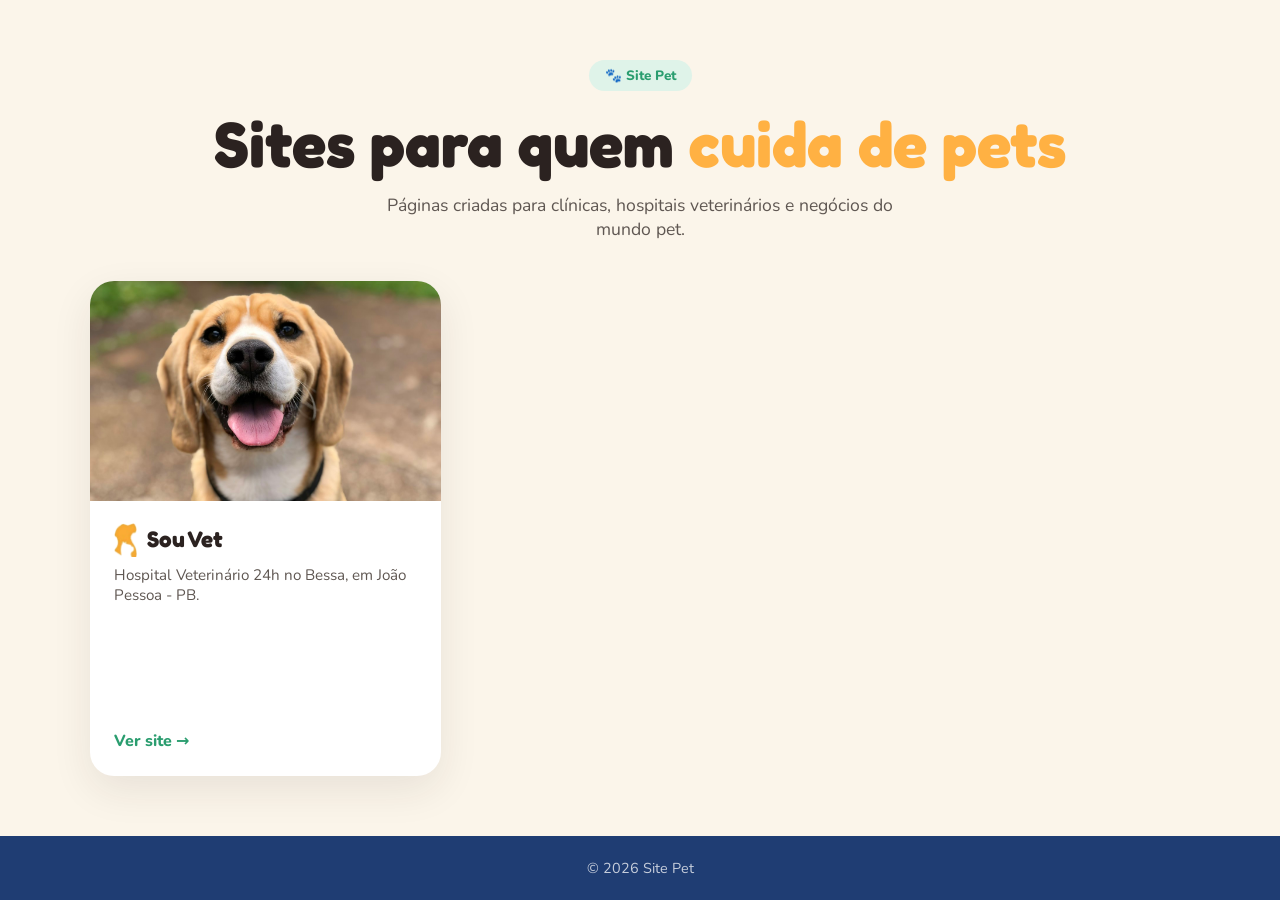
==== commit 931eb6ba: "Estrutura Site Pet: página inicial + Sou Vet em /souvet Co-Authored-By: Claude Opus 5.5 <noreply@ant" ====
--- a/index.html
+++ b/index.html
@@ -3,513 +3,58 @@
 <head>
   <meta charset="UTF-8" />
   <meta name="viewport" content="width=device-width, initial-scale=1.0" />
-  <title>Sou Vet Hospital Veterinário | Atendimento 24h em João Pessoa</title>
-  <meta name="description" content="Sou Vet Hospital Veterinário no Bessa, João Pessoa - PB. Atendimento e internamento 24 horas, cirurgia, exames e diagnóstico por imagem. Bem-estar animal em primeiro lugar." />
-  <link rel="icon" type="image/png" href="assets/img/logo-icon.png" />
+  <title>Site Pet | Sites para clínicas e hospitais veterinários</title>
+  <meta name="description" content="Coleção de sites para clínicas, hospitais veterinários e negócios pet." />
   <link rel="preconnect" href="https://fonts.googleapis.com" />
   <link rel="preconnect" href="https://fonts.gstatic.com" crossorigin />
-  <link href="https://fonts.googleapis.com/css2?family=Fredoka:wght@500;600;700&family=Nunito:wght@400;600;700;800&display=swap" rel="stylesheet" />
-  <link rel="stylesheet" href="css/style.css" />
+  <link href="https://fonts.googleapis.com/css2?family=Fredoka:wght@500;600;700&family=Nunito:wght@400;700;800&display=swap" rel="stylesheet" />
+  <style>
+    :root { --blue:#1f3d73; --green:#2a9d6f; --yellow:#ffb143; --beige:#fbf5ea; --ink:#2b2220; --text:#5f5752; }
+    * { box-sizing: border-box; margin: 0; padding: 0; }
+    body { font-family: "Nunito", system-ui, sans-serif; background: var(--beige); color: var(--text); min-height: 100vh; display: flex; flex-direction: column; }
+    h1, h2 { font-family: "Fredoka", system-ui, sans-serif; color: var(--ink); line-height: 1.1; }
+    a { color: inherit; text-decoration: none; }
+    .wrap { width: min(1100px, 100% - 32px); margin-inline: auto; }
+    header { padding: 60px 0 40px; text-align: center; }
+    .tag { display: inline-block; background: #dff3e9; color: var(--green); font-weight: 800; font-size: .85rem; padding: 6px 16px; border-radius: 99px; margin-bottom: 18px; }
+    h1 { font-size: clamp(2.4rem, 6vw, 4rem); margin-bottom: 14px; }
+    h1 span { color: var(--yellow); }
+    header p { font-size: 1.1rem; max-width: 520px; margin-inline: auto; }
+    .grid { display: grid; grid-template-columns: repeat(auto-fill, minmax(300px, 1fr)); gap: 24px; padding-bottom: 60px; flex: 1; }
+    .card { background: #fff; border-radius: 24px; overflow: hidden; box-shadow: 0 14px 40px rgba(43,34,32,.09); transition: transform .4s cubic-bezier(.22,1,.36,1), box-shadow .4s; display: flex; flex-direction: column; }
+    .card:hover { transform: translateY(-8px); box-shadow: 0 24px 60px rgba(31,61,115,.16); }
+    .card__img { aspect-ratio: 16/10; overflow: hidden; background: var(--yellow); }
+    .card__img img { width: 100%; height: 100%; object-fit: cover; transition: transform .8s cubic-bezier(.22,1,.36,1); }
+    .card:hover .card__img img { transform: scale(1.06); }
+    .card__body { padding: 22px 24px 24px; display: flex; flex-direction: column; gap: 8px; flex: 1; }
+    .card__brand { display: flex; align-items: center; gap: 10px; }
+    .card__brand img { height: 34px; }
+    .card h2 { font-size: 1.4rem; }
+    .card p { font-size: .95rem; flex: 1; }
+    .card__link { margin-top: 10px; font-weight: 800; color: var(--green); display: inline-flex; gap: 6px; align-items: center; }
+    .card:hover .card__link { gap: 10px; }
+    .card__link { transition: gap .3s; }
+    footer { background: var(--blue); color: rgba(255,255,255,.75); text-align: center; padding: 22px 0; font-size: .9rem; }
+  </style>
 </head>
 <body>
-
-  <!-- SVG sprite -->
-  <svg width="0" height="0" style="position:absolute" aria-hidden="true">
-    <symbol id="i-paw" viewBox="0 0 64 64"><ellipse cx="18" cy="22" rx="6" ry="8"/><ellipse cx="46" cy="22" rx="6" ry="8"/><ellipse cx="8" cy="36" rx="5" ry="7"/><ellipse cx="56" cy="36" rx="5" ry="7"/><path d="M32 30c-9 0-18 12-18 20 0 6 5 8 10 7 3-1 5-2 8-2s5 1 8 2c5 1 10-1 10-7 0-8-9-20-18-20z"/></symbol>
-    <symbol id="i-bone" viewBox="0 0 64 32"><path d="M10 4a6 6 0 0 1 8 5h28a6 6 0 1 1 8 7 6 6 0 1 1-8 7H18a6 6 0 1 1-8-7 6 6 0 0 1 0-12z"/></symbol>
-    <symbol id="i-whats" viewBox="0 0 24 24"><path d="M12 2a10 10 0 0 0-8.6 15.1L2 22l5-1.3A10 10 0 1 0 12 2zm0 18.2a8.2 8.2 0 0 1-4.2-1.2l-.3-.2-3 .8.8-2.9-.2-.3A8.2 8.2 0 1 1 12 20.2zm4.5-6.1c-.2-.1-1.5-.7-1.7-.8-.2-.1-.4-.1-.6.1l-.8 1c-.1.2-.3.2-.5.1a6.7 6.7 0 0 1-3.3-2.9c-.2-.4.2-.4.7-1.3.1-.2 0-.3 0-.4l-.8-1.8c-.2-.5-.4-.4-.6-.4h-.5a1 1 0 0 0-.7.3 3 3 0 0 0-.9 2.2 5.2 5.2 0 0 0 1.1 2.7 11.8 11.8 0 0 0 4.5 4c1.7.7 2.3.8 3.2.6.5-.1 1.5-.6 1.7-1.2.2-.6.2-1.1.2-1.2-.1-.1-.3-.2-.5-.3z"/></symbol>
-    <symbol id="i-phone" viewBox="0 0 24 24"><path d="M6.6 10.8a15.1 15.1 0 0 0 6.6 6.6l2.2-2.2a1 1 0 0 1 1-.2 11.4 11.4 0 0 0 3.6.6 1 1 0 0 1 1 1V20a1 1 0 0 1-1 1A17 17 0 0 1 3 4a1 1 0 0 1 1-1h3.5a1 1 0 0 1 1 1c0 1.2.2 2.5.6 3.6a1 1 0 0 1-.3 1z"/></symbol>
-    <symbol id="i-pin" viewBox="0 0 24 24"><path d="M12 2a7 7 0 0 0-7 7c0 5.2 7 13 7 13s7-7.8 7-13a7 7 0 0 0-7-7zm0 9.5A2.5 2.5 0 1 1 12 6.5a2.5 2.5 0 0 1 0 5z"/></symbol>
-    <symbol id="i-clock" viewBox="0 0 24 24"><path d="M12 2a10 10 0 1 0 0 20 10 10 0 0 0 0-20zm0 18a8 8 0 1 1 0-16 8 8 0 0 1 0 16zm.5-13H11v6l5.2 3.2.8-1.3-4.5-2.7z"/></symbol>
-    <symbol id="i-insta" viewBox="0 0 24 24"><path d="M12 7a5 5 0 1 0 0 10 5 5 0 0 0 0-10zm0 8.2a3.2 3.2 0 1 1 0-6.4 3.2 3.2 0 0 1 0 6.4zM17.3 5.5a1.2 1.2 0 1 0 0 2.4 1.2 1.2 0 0 0 0-2.4zM21.9 7.1c-.1-1.6-.4-3-1.6-4.2S17.7 1.3 16.1 1.2C14.5 1.1 9.5 1.1 7.9 1.2 6.3 1.3 4.9 1.6 3.7 2.8S2.1 5.5 2 7.1C1.9 8.7 1.9 13.7 2 15.3c.1 1.6.4 3 1.6 4.2s2.6 1.5 4.2 1.6c1.6.1 6.6.1 8.2 0 1.6-.1 3-.4 4.2-1.6s1.5-2.6 1.6-4.2c.2-1.6.2-6.6.1-8.2zm-2.1 10a3.3 3.3 0 0 1-1.9 1.9c-1.3.5-4.4.4-5.9.4s-4.6.1-5.9-.4A3.3 3.3 0 0 1 4.2 17c-.5-1.3-.4-4.4-.4-5.9s-.1-4.6.4-5.9A3.3 3.3 0 0 1 6.1 3.3c1.3-.5 4.4-.4 5.9-.4s4.6-.1 5.9.4a3.3 3.3 0 0 1 1.9 1.9c.5 1.3.4 4.4.4 5.9s.1 4.6-.4 5.9z"/></symbol>
-    <symbol id="i-fb" viewBox="0 0 24 24"><path d="M14 8V6c0-.9.6-1 1-1h2.5V1.5H14.2C10.6 1.5 10 4 10 5.7V8H7.5v3.7H10V22.5h4V11.7h3l.4-3.7z"/></symbol>
-    <symbol id="i-arrow" viewBox="0 0 24 24"><path d="M13.2 5.3 19.9 12l-6.7 6.7-1.4-1.4 4.3-4.3H4v-2h12.1l-4.3-4.3z"/></symbol>
-    <symbol id="i-star" viewBox="0 0 24 24"><path d="m12 2 3 6.6 7.2.7-5.4 4.8 1.6 7.1L12 17.5l-6.4 3.7 1.6-7.1L1.8 9.3 9 8.6z"/></symbol>
-    <symbol id="i-heart" viewBox="0 0 24 24"><path d="M12 21s-7.5-4.6-9.6-9.2C.8 8.3 3 4 7 4c2.1 0 3.6 1.1 5 3 1.4-1.9 2.9-3 5-3 4 0 6.2 4.3 4.6 7.8C19.5 16.4 12 21 12 21z"/></symbol>
-  </svg>
-
-  <!-- TOPBAR -->
-  <div class="topbar">
-    <div class="container topbar__inner">
-      <div class="topbar__info">
-        <span><svg><use href="#i-clock"/></svg> Aberto 24 horas, todos os dias</span>
-        <span class="hide-sm"><svg><use href="#i-pin"/></svg> Av. Pres. Nilo Peçanha, 349 · Bessa · João Pessoa</span>
-      </div>
-      <div class="topbar__social">
-        <a href="https://www.instagram.com/souvetjp/" target="_blank" rel="noopener" aria-label="Instagram"><svg><use href="#i-insta"/></svg></a>
-        <a href="https://www.facebook.com/souvetjp" target="_blank" rel="noopener" aria-label="Facebook"><svg><use href="#i-fb"/></svg></a>
-      </div>
-    </div>
-  </div>
-
-  <!-- HEADER -->
-  <header class="header" id="header">
-    <div class="container header__inner">
-      <a href="#inicio" class="brand" aria-label="Sou Vet - início">
-        <img src="assets/img/logo-icon.png" alt="" class="brand__icon" />
-        <span class="brand__text">
-          <span class="brand__name">Sou<b>Vet</b></span>
-          <span class="brand__sub">Hospital Veterinário</span>
-        </span>
-      </a>
-
-      <nav class="nav" id="nav">
-        <a href="#inicio" class="nav__link active">Início</a>
-        <a href="#sobre" class="nav__link">Sobre</a>
-        <a href="#servicos" class="nav__link">Serviços</a>
-        <a href="#estrutura" class="nav__link">Estrutura</a>
-        <a href="#depoimentos" class="nav__link">Depoimentos</a>
-        <a href="#contato" class="nav__link">Contato</a>
-      </nav>
-
-      <a href="tel:+558330218822" class="header__call">
-        <span class="header__call-icon"><svg><use href="#i-phone"/></svg></span>
-        <span>
-          <small>Emergência 24h</small>
-          <strong>(83) 3021-8822</strong>
-        </span>
-      </a>
-
-      <button class="burger" id="burger" aria-label="Abrir menu" aria-expanded="false"><span></span><span></span><span></span></button>
-    </div>
+  <header class="wrap">
+    <span class="tag">🐾 Site Pet</span>
+    <h1>Sites para quem <span>cuida de pets</span></h1>
+    <p>Páginas criadas para clínicas, hospitais veterinários e negócios do mundo pet.</p>
   </header>
 
-  <main>
-    <!-- HERO -->
-    <section class="hero" id="inicio">
-      <div class="doodles" aria-hidden="true">
-        <svg class="doodle d1"><use href="#i-paw"/></svg>
-        <svg class="doodle d2"><use href="#i-bone"/></svg>
-        <svg class="doodle d3"><use href="#i-paw"/></svg>
-        <svg class="doodle d4"><use href="#i-heart"/></svg>
-        <svg class="doodle d5"><use href="#i-paw"/></svg>
-        <svg class="doodle d6"><use href="#i-bone"/></svg>
+  <main class="wrap grid">
+    <a class="card" href="/souvet/">
+      <div class="card__img"><img src="/souvet/assets/img/hero-beagle.jpg" alt="Beagle sorrindo" /></div>
+      <div class="card__body">
+        <div class="card__brand"><img src="/souvet/assets/img/logo-icon.png" alt="" /><h2>Sou Vet</h2></div>
+        <p>Hospital Veterinário 24h no Bessa, em João Pessoa - PB.</p>
+        <span class="card__link">Ver site →</span>
       </div>
-
-      <div class="container hero__grid">
-        <div class="hero__content">
-          <span class="eyebrow reveal">💛 Bem-estar animal em primeiro lugar</span>
-          <h1 class="hero__title reveal" data-delay="1">
-            Cuidado <span class="hl-yellow">24 horas</span><br />
-            para quem é da <span class="hl-green">família</span>
-          </h1>
-          <p class="hero__text reveal" data-delay="2">
-            No coração do Bessa, em João Pessoa, a Sou Vet une equipe experiente, estrutura completa e muito carinho para cuidar do seu cão ou gato em qualquer hora do dia ou da noite.
-          </p>
-          <div class="hero__actions reveal" data-delay="3">
-            <a href="https://api.whatsapp.com/send?phone=5583988252085&text=Ol%C3%A1!%20Gostaria%20de%20agendar%20um%20atendimento." target="_blank" rel="noopener" class="btn btn--green">
-              <svg><use href="#i-whats"/></svg> Agendar pelo WhatsApp
-            </a>
-            <a href="tel:+558330218822" class="btn btn--ghost">
-              <svg><use href="#i-phone"/></svg> Ligar agora
-            </a>
-          </div>
-          <div class="hero__trust reveal" data-delay="4">
-            <div class="stars">
-              <svg><use href="#i-star"/></svg><svg><use href="#i-star"/></svg><svg><use href="#i-star"/></svg><svg><use href="#i-star"/></svg><svg><use href="#i-star"/></svg>
-            </div>
-            <p><strong>4,6 no Google</strong> · mais de 700 avaliações de tutores</p>
-          </div>
-        </div>
-
-        <div class="hero__visual reveal" data-delay="2">
-          <div class="blob blob--outline"></div>
-          <div class="blob blob--yellow"></div>
-          <div class="hero__img">
-            <img src="assets/img/hero-beagle.jpg" alt="Cachorro beagle feliz olhando para a câmera" />
-          </div>
-          <div class="float-badge fb-1">
-            <span class="pulse"></span>
-            <div><strong>Aberto agora</strong><small>Atendimento 24h</small></div>
-          </div>
-          <div class="float-badge fb-2">
-            <span class="fb-icon"><svg><use href="#i-heart"/></svg></span>
-            <div><strong>Internamento</strong><small>monitorado 24h</small></div>
-          </div>
-          <div class="float-badge fb-3">
-            <strong class="big">+8,9 mil</strong><small>tutores no Instagram</small>
-          </div>
-        </div>
-      </div>
-
-      <svg class="wave wave--bottom" viewBox="0 0 1440 120" preserveAspectRatio="none" aria-hidden="true">
-        <path d="M0,64 C240,120 480,0 720,48 C960,96 1200,24 1440,64 L1440,120 L0,120 Z" fill="#ffffff"/>
-      </svg>
-    </section>
-
-    <!-- FEATURES -->
-    <section class="features">
-      <div class="container features__grid">
-        <article class="feature reveal" style="--c: var(--green)">
-          <div class="feature__icon">
-            <svg viewBox="0 0 24 24"><path d="M12 2a10 10 0 1 0 0 20 10 10 0 0 0 0-20zm0 18a8 8 0 1 1 0-16 8 8 0 0 1 0 16zm.5-13H11v6l5.2 3.2.8-1.3-4.5-2.7z"/></svg>
-          </div>
-          <h3>Plantão 24 horas</h3>
-          <p>Emergências a qualquer hora, inclusive fins de semana e feriados.</p>
-        </article>
-        <article class="feature reveal" data-delay="1" style="--c: var(--yellow)">
-          <div class="feature__icon">
-            <svg viewBox="0 0 24 24"><path d="M20 9V6a2 2 0 0 0-2-2H6a2 2 0 0 0-2 2v3a2 2 0 0 0-2 2v7h2v-2h16v2h2v-7a2 2 0 0 0-2-2zM6 6h12v3h-2a2 2 0 0 0-2 2H10a2 2 0 0 0-2-2H6zm14 8H4v-3h16z"/></svg>
-          </div>
-          <h3>Internamento</h3>
-          <p>Leitos com acompanhamento contínuo da equipe médica.</p>
-        </article>
-        <article class="feature reveal" data-delay="2" style="--c: var(--blue)">
-          <div class="feature__icon">
-            <svg viewBox="0 0 24 24"><path d="M19 8h-2V6a2 2 0 0 0-2-2H9a2 2 0 0 0-2 2v2H5a3 3 0 0 0-3 3v7a3 3 0 0 0 3 3h14a3 3 0 0 0 3-3v-7a3 3 0 0 0-3-3zM9 6h6v2H9zm7 9h-3v3h-2v-3H8v-2h3v-3h2v3h3z"/></svg>
-          </div>
-          <h3>Equipe especializada</h3>
-          <p>Clínicos, cirurgiões e especialistas dedicados ao seu pet.</p>
-        </article>
-        <article class="feature reveal" data-delay="3" style="--c: var(--coral)">
-          <div class="feature__icon">
-            <svg viewBox="0 0 24 24"><path d="M12 21s-7.5-4.6-9.6-9.2C.8 8.3 3 4 7 4c2.1 0 3.6 1.1 5 3 1.4-1.9 2.9-3 5-3 4 0 6.2 4.3 4.6 7.8C19.5 16.4 12 21 12 21z"/></svg>
-          </div>
-          <h3>Acolhimento</h3>
-          <p>Atendimento humano e carinhoso, com o tutor sempre informado.</p>
-        </article>
-      </div>
-    </section>
-
-    <!-- ABOUT -->
-    <section class="about" id="sobre">
-      <div class="container about__grid">
-        <div class="about__content">
-          <span class="eyebrow reveal">Bem-vindo à Sou Vet</span>
-          <h2 class="section-title reveal" data-delay="1">O melhor amigo do <span class="hl-green">seu pet</span> em João Pessoa</h2>
-          <p class="reveal" data-delay="2">
-            Somos um hospital veterinário completo, pensado para oferecer segurança ao tutor e conforto ao paciente. Aqui, cada recuperação é comemorada como se fosse da nossa própria família.
-          </p>
-
-          <div class="accordion reveal" data-delay="3">
-            <div class="acc-item open">
-              <button class="acc-head">Profissionais apaixonados pelo que fazem <span class="acc-icon"></span></button>
-              <div class="acc-body"><p>Médicos veterinários que escolheram dedicar a vida a cuidar de quem não tem voz. Experiência e técnica em cada procedimento, com olhar atento a cada detalhe.</p></div>
-            </div>
-            <div class="acc-item">
-              <button class="acc-head">Estrutura completa em um só lugar <span class="acc-icon"></span></button>
-              <div class="acc-body"><p>Consultórios, centro cirúrgico, internamento, laboratório e diagnóstico por imagem. Menos deslocamento e mais agilidade para o seu pet.</p></div>
-            </div>
-            <div class="acc-item">
-              <button class="acc-head">Tutor informado em cada etapa <span class="acc-icon"></span></button>
-              <div class="acc-body"><p>Explicamos cada orientação com clareza e mantemos você por perto durante todo o tratamento, da consulta à alta.</p></div>
-            </div>
-          </div>
-        </div>
-
-        <div class="about__visual reveal" data-delay="2">
-          <div class="about__circle"></div>
-          <svg class="squiggle sq-1" viewBox="0 0 60 60" aria-hidden="true"><path d="M10 50 C 0 30, 30 30, 20 10 M30 50 C 20 30, 50 30, 40 10" /></svg>
-          <svg class="squiggle sq-2" viewBox="0 0 60 60" aria-hidden="true"><path d="M8 40 q10 -20 20 0 t20 0" /></svg>
-          <div class="about__img">
-            <img src="assets/img/dog-cat.jpg" alt="Cachorro e gato deitados juntos na grama" loading="lazy" />
-          </div>
-          <div class="stat-card sc-1">
-            <strong><span class="counter" data-target="716">0</span>+</strong>
-            <small>Avaliações no Google</small>
-          </div>
-          <div class="stat-card sc-2">
-            <strong><span class="counter" data-target="24">0</span>h</strong>
-            <small>Todos os dias</small>
-          </div>
-        </div>
-      </div>
-    </section>
-
-    <!-- MARQUEE -->
-    <div class="marquee" aria-hidden="true">
-      <div class="marquee__track">
-        <span>Clínica geral</span><svg><use href="#i-paw"/></svg>
-        <span>Emergência 24h</span><svg><use href="#i-paw"/></svg>
-        <span>Internamento</span><svg><use href="#i-paw"/></svg>
-        <span>Cirurgia</span><svg><use href="#i-paw"/></svg>
-        <span>Ultrassonografia</span><svg><use href="#i-paw"/></svg>
-        <span>Raio-X</span><svg><use href="#i-paw"/></svg>
-        <span>Laboratório</span><svg><use href="#i-paw"/></svg>
-        <span>Vacinas</span><svg><use href="#i-paw"/></svg>
-        <span>Clínica geral</span><svg><use href="#i-paw"/></svg>
-        <span>Emergência 24h</span><svg><use href="#i-paw"/></svg>
-        <span>Internamento</span><svg><use href="#i-paw"/></svg>
-        <span>Cirurgia</span><svg><use href="#i-paw"/></svg>
-        <span>Ultrassonografia</span><svg><use href="#i-paw"/></svg>
-        <span>Raio-X</span><svg><use href="#i-paw"/></svg>
-        <span>Laboratório</span><svg><use href="#i-paw"/></svg>
-        <span>Vacinas</span><svg><use href="#i-paw"/></svg>
-      </div>
-    </div>
-
-    <!-- SERVICES -->
-    <section class="services" id="servicos">
-      <div class="container">
-        <div class="section-head">
-          <span class="eyebrow reveal">Nossos serviços</span>
-          <h2 class="section-title reveal" data-delay="1">Tudo o que seu pet precisa, <span class="hl-yellow">em um só lugar</span></h2>
-          <p class="reveal" data-delay="2">Da consulta de rotina à emergência: atendimento completo para cães e gatos, com agilidade e segurança.</p>
-        </div>
-
-        <div class="services__grid">
-          <article class="service reveal">
-            <div class="service__icon"><svg viewBox="0 0 24 24"><path d="M19 3h-4.2A3 3 0 0 0 12 1a3 3 0 0 0-2.8 2H5a2 2 0 0 0-2 2v14a2 2 0 0 0 2 2h14a2 2 0 0 0 2-2V5a2 2 0 0 0-2-2zm-7 0a1 1 0 1 1 0 2 1 1 0 0 1 0-2zm4 12h-3v3h-2v-3H8v-2h3v-3h2v3h3z"/></svg></div>
-            <h3>Clínica geral</h3>
-            <p>Consultas, check-ups e acompanhamento preventivo para todas as fases da vida.</p>
-          </article>
-          <article class="service reveal" data-delay="1">
-            <div class="service__icon"><svg viewBox="0 0 24 24"><path d="M12 2 1 21h22zm1 16h-2v-2h2zm0-4h-2v-4h2z"/></svg></div>
-            <h3>Emergência 24h</h3>
-            <p>Plantão ininterrupto para urgências, com estabilização rápida e equipe pronta.</p>
-          </article>
-          <article class="service reveal" data-delay="2">
-            <div class="service__icon"><svg viewBox="0 0 24 24"><path d="M20 9V6a2 2 0 0 0-2-2H6a2 2 0 0 0-2 2v3a2 2 0 0 0-2 2v7h2v-2h16v2h2v-7a2 2 0 0 0-2-2zM6 6h12v3h-2a2 2 0 0 0-2 2H10a2 2 0 0 0-2-2H6zm14 8H4v-3h16z"/></svg></div>
-            <h3>Internamento</h3>
-            <p>Monitoramento 24 horas, medicação no horário certo e boletins para o tutor.</p>
-          </article>
-          <article class="service reveal" data-delay="3">
-            <div class="service__icon"><svg viewBox="0 0 24 24"><path d="M9.6 4.5 13 8 4 17l-1 4 4-1 9-9 3.5 3.4 1.4-1.4-10-10zM19 2l3 3-2 2-3-3z"/></svg></div>
-            <h3>Cirurgia</h3>
-            <p>Centro cirúrgico equipado para procedimentos eletivos e de urgência.</p>
-          </article>
-          <article class="service reveal">
-            <div class="service__icon"><svg viewBox="0 0 24 24"><path d="M7 2v2h1v6.3L3.3 18.6A2 2 0 0 0 5 21.5h14a2 2 0 0 0 1.7-2.9L16 10.3V4h1V2zm3 2h4v6.8l2 3.2H8l2-3.2z"/></svg></div>
-            <h3>Exames laboratoriais</h3>
-            <p>Laboratório próprio para resultados ágeis e diagnósticos mais precisos.</p>
-          </article>
-          <article class="service reveal" data-delay="1">
-            <div class="service__icon"><svg viewBox="0 0 24 24"><path d="M3 5a2 2 0 0 1 2-2h14a2 2 0 0 1 2 2v14a2 2 0 0 1-2 2H5a2 2 0 0 1-2-2zm9 2c-1 0-1.5 1-1.5 1.5v1H8v2h2.5v1H8v2h2.5v1c0 .5.5 1.5 1.5 1.5s1.5-1 1.5-1.5v-1H16v-2h-2.5v-1H16v-2h-2.5v-1C13.5 8 13 7 12 7z"/></svg></div>
-            <h3>Diagnóstico por imagem</h3>
-            <p>Raio-X e ultrassonografia com laudos de profissionais experientes.</p>
-          </article>
-          <article class="service reveal" data-delay="2">
-            <div class="service__icon"><svg viewBox="0 0 24 24"><path d="M12 5C6 5 2 12 2 12s4 7 10 7 10-7 10-7-4-7-10-7zm0 11a4 4 0 1 1 0-8 4 4 0 0 1 0 8zm0-6a2 2 0 1 0 0 4 2 2 0 0 0 0-4z"/></svg></div>
-            <h3>Especialidades</h3>
-            <p>Atendimento com especialistas, como oftalmologia, para casos que pedem um olhar a mais.</p>
-          </article>
-          <article class="service reveal" data-delay="3">
-            <div class="service__icon"><svg viewBox="0 0 24 24"><path d="m20.3 2.3 1.4 1.4-2 2 1.4 1.4-1.4 1.4-1.4-1.4-6.4 6.4 1.4 1.4-1.4 1.4-1-1-4.2 4.2H4.6l-1.3 1.4-1.4-1.4 1.4-1.3v-2.2l4.2-4.2-1-1 1.4-1.4 1.4 1.4 6.4-6.4-1.4-1.4 1.4-1.4 1.4 1.4z"/></svg></div>
-            <h3>Vacinas e prevenção</h3>
-            <p>Protocolos vacinais, vermifugação e orientação para uma vida longa e saudável.</p>
-          </article>
-        </div>
-      </div>
-    </section>
-
-    <!-- CTA BAND -->
-    <section class="cta">
-      <svg class="wave wave--top" viewBox="0 0 1440 120" preserveAspectRatio="none" aria-hidden="true">
-        <path d="M0,40 C320,110 620,0 900,50 C1140,92 1300,40 1440,60 L1440,0 L0,0 Z" fill="#ffffff"/>
-      </svg>
-      <div class="cta__bg-paws" aria-hidden="true">
-        <svg><use href="#i-paw"/></svg><svg><use href="#i-paw"/></svg><svg><use href="#i-paw"/></svg><svg><use href="#i-paw"/></svg>
-      </div>
-      <div class="container cta__grid">
-        <div class="cta__img reveal">
-          <img src="assets/img/vet-cat.jpg" alt="Veterinária fazendo carinho em um gato durante atendimento" loading="lazy" />
-        </div>
-        <div class="cta__content">
-          <span class="eyebrow eyebrow--light reveal">Emergência? Estamos acordados por você</span>
-          <h2 class="reveal" data-delay="1">Seu pet precisa de ajuda agora? <span>A gente atende.</span></h2>
-          <p class="reveal" data-delay="2">Nossa equipe está de plantão 24 horas por dia, 7 dias por semana. Fale com a gente pelo WhatsApp ou ligue direto para o hospital.</p>
-          <div class="cta__actions reveal" data-delay="3">
-            <a href="https://api.whatsapp.com/send?phone=5583988252085&text=Ol%C3%A1!%20Preciso%20de%20atendimento%20para%20meu%20pet." target="_blank" rel="noopener" class="btn btn--yellow">
-              <svg><use href="#i-whats"/></svg> (83) 98825-2085
-            </a>
-            <a href="tel:+558330218822" class="btn btn--white">
-              <svg><use href="#i-phone"/></svg> (83) 3021-8822
-            </a>
-          </div>
-        </div>
-      </div>
-      <svg class="wave wave--bottom" viewBox="0 0 1440 120" preserveAspectRatio="none" aria-hidden="true">
-        <path d="M0,70 C300,10 560,110 860,60 C1100,20 1280,90 1440,50 L1440,120 L0,120 Z" fill="#FBF5EA"/>
-      </svg>
-    </section>
-
-    <!-- ESTRUTURA / GALERIA -->
-    <section class="gallery" id="estrutura">
-      <div class="container">
-        <div class="section-head">
-          <span class="eyebrow reveal">Por dentro da Sou Vet</span>
-          <h2 class="section-title reveal" data-delay="1">Técnica, cuidado e <span class="hl-green">muito amor</span> em cada etapa</h2>
-        </div>
-
-        <div class="gallery__grid">
-          <figure class="g-item g-tall reveal">
-            <img src="assets/img/cirurgia.jpg" alt="Cirurgião veterinário da Sou Vet durante procedimento" loading="lazy" />
-            <figcaption>Centro cirúrgico</figcaption>
-          </figure>
-          <figure class="g-item reveal" data-delay="1">
-            <img src="assets/img/cat-green.jpg" alt="Gato branco e preto sobre fundo verde" loading="lazy" />
-            <figcaption>Nossos pacientes</figcaption>
-          </figure>
-          <figure class="g-item reveal" data-delay="2">
-            <img src="assets/img/pug.jpg" alt="Pug preto de blusa sobre fundo amarelo" loading="lazy" />
-            <figcaption>Cães de todas as raças</figcaption>
-          </figure>
-          <figure class="g-item g-tall reveal" data-delay="1">
-            <img src="assets/img/lab.jpg" alt="Profissional da Sou Vet manuseando amostras no laboratório" loading="lazy" />
-            <figcaption>Laboratório próprio</figcaption>
-          </figure>
-          <figure class="g-item g-wide reveal" data-delay="2">
-            <img src="assets/img/dogs-run.jpg" alt="Dois cachorros correndo felizes em uma estrada de terra" loading="lazy" />
-            <figcaption>Saúde para aproveitar a vida</figcaption>
-          </figure>
-        </div>
-      </div>
-    </section>
-
-    <!-- TESTIMONIALS -->
-    <section class="testimonials" id="depoimentos">
-      <div class="container">
-        <div class="section-head">
-          <span class="eyebrow reveal">Depoimentos</span>
-          <h2 class="section-title reveal" data-delay="1">Quem confia, <span class="hl-yellow">recomenda</span></h2>
-          <div class="rating-pill reveal" data-delay="2">
-            <span class="g-logo">G</span>
-            <strong>4,6</strong>
-            <span class="stars sm"><svg><use href="#i-star"/></svg><svg><use href="#i-star"/></svg><svg><use href="#i-star"/></svg><svg><use href="#i-star"/></svg><svg><use href="#i-star"/></svg></span>
-            <span>716 avaliações no Google</span>
-          </div>
-        </div>
-
-        <div class="testi__grid">
-          <article class="testi reveal">
-            <div class="testi__quote">“</div>
-            <p>Fui atendida à noite e o atendimento foi excelente. O Dr. João foi muito cuidadoso com meu gato, o Gil, e passou todas as orientações e cuidados pra gente. Agradeço pelo ótimo atendimento e acolhimento!</p>
-            <div class="testi__author">
-              <span class="avatar" style="--c: var(--green)">I</span>
-              <div><strong>Isabela M.</strong><small>Tutora do Gil 🐱</small></div>
-            </div>
-          </article>
-          <article class="testi reveal" data-delay="1">
-            <div class="testi__quote">“</div>
-            <p>Meus pets são acompanhados por essa clínica há muitos anos e, a cada atendimento, minha confiança e admiração só aumentam. Quero registrar minha imensa satisfação.</p>
-            <div class="testi__author">
-              <span class="avatar" style="--c: var(--yellow)">K</span>
-              <div><strong>Kaline R.</strong><small>Cliente há muitos anos</small></div>
-            </div>
-          </article>
-          <article class="testi reveal" data-delay="2">
-            <div class="testi__quote">“</div>
-            <p>Ótimo tratamento, ambiente, pessoas atenciosas comigo e com meus bichos. Profissionais atenciosos e recepção muito amigável.</p>
-            <div class="testi__author">
-              <span class="avatar" style="--c: var(--blue)">G</span>
-              <div><strong>Avaliação no Google</strong><small>Tutor Sou Vet</small></div>
-            </div>
-          </article>
-        </div>
-      </div>
-    </section>
-
-    <!-- CONTACT -->
-    <section class="contact" id="contato">
-      <div class="container contact__grid">
-        <div class="contact__info">
-          <span class="eyebrow reveal">Visite a gente</span>
-          <h2 class="section-title reveal" data-delay="1">Estamos no <span class="hl-green">Bessa</span>, de portas abertas 24h</h2>
-
-          <ul class="contact__list">
-            <li class="reveal" data-delay="1">
-              <span class="ci" style="--c: var(--green)"><svg><use href="#i-pin"/></svg></span>
-              <div><strong>Endereço</strong><p>Av. Pres. Nilo Peçanha, 349 - Bessa<br />João Pessoa - PB, 58035-200</p></div>
-            </li>
-            <li class="reveal" data-delay="2">
-              <span class="ci" style="--c: var(--yellow)"><svg><use href="#i-clock"/></svg></span>
-              <div><strong>Horário</strong><p>Aberto 24 horas, todos os dias<br />Atendimento e internamento</p></div>
-            </li>
-            <li class="reveal" data-delay="3">
-              <span class="ci" style="--c: var(--blue)"><svg><use href="#i-phone"/></svg></span>
-              <div><strong>Telefones</strong><p><a href="tel:+558330218822">(83) 3021-8822</a><br /><a href="https://api.whatsapp.com/send?phone=5583988252085" target="_blank" rel="noopener">(83) 98825-2085 · WhatsApp</a></p></div>
-            </li>
-          </ul>
-
-          <div class="contact__actions reveal" data-delay="3">
-            <a href="https://www.google.com/maps/dir/?api=1&destination=Sou+Vet+Hospital+Veterinario+Jo%C3%A3o+Pessoa" target="_blank" rel="noopener" class="btn btn--blue">
-              <svg><use href="#i-pin"/></svg> Como chegar
-            </a>
-            <a href="https://api.whatsapp.com/send?phone=5583988252085" target="_blank" rel="noopener" class="btn btn--green">
-              <svg><use href="#i-whats"/></svg> Falar no WhatsApp
-            </a>
-          </div>
-        </div>
-
-        <div class="contact__map reveal" data-delay="2">
-          <iframe
-            title="Mapa da Sou Vet Hospital Veterinário"
-            src="https://www.google.com/maps?q=-7.0677856,-34.8426516&z=16&output=embed"
-            loading="lazy"
-            referrerpolicy="no-referrer-when-downgrade"
-            allowfullscreen></iframe>
-          <div class="map-tag">
-            <img src="assets/img/logo-icon.png" alt="" />
-            <div><strong>Sou Vet</strong><small>Hospital Veterinário</small></div>
-          </div>
-        </div>
-      </div>
-    </section>
+    </a>
   </main>
 
-  <!-- FOOTER -->
-  <footer class="footer">
-    <svg class="wave wave--top" viewBox="0 0 1440 100" preserveAspectRatio="none" aria-hidden="true">
-      <path d="M0,40 C360,100 720,0 1080,40 C1260,60 1380,50 1440,40 L1440,0 L0,0 Z" fill="#ffffff"/>
-    </svg>
-    <div class="container footer__grid">
-      <div class="footer__brand">
-        <a href="#inicio" class="brand brand--light">
-          <img src="assets/img/logo-icon.png" alt="" class="brand__icon" />
-          <span class="brand__text">
-            <span class="brand__name">Sou<b>Vet</b></span>
-            <span class="brand__sub">Hospital Veterinário</span>
-          </span>
-        </a>
-        <p>O melhor amigo do seu pet. 💛<br />Bem-estar animal em primeiro lugar, 24 horas por dia.</p>
-        <div class="footer__social">
-          <a href="https://www.instagram.com/souvetjp/" target="_blank" rel="noopener" aria-label="Instagram"><svg><use href="#i-insta"/></svg></a>
-          <a href="https://www.facebook.com/souvetjp" target="_blank" rel="noopener" aria-label="Facebook"><svg><use href="#i-fb"/></svg></a>
-          <a href="https://api.whatsapp.com/send?phone=5583988252085" target="_blank" rel="noopener" aria-label="WhatsApp"><svg><use href="#i-whats"/></svg></a>
-        </div>
-      </div>
-      <div>
-        <h4>Navegação</h4>
-        <ul>
-          <li><a href="#sobre">Sobre nós</a></li>
-          <li><a href="#servicos">Serviços</a></li>
-          <li><a href="#estrutura">Estrutura</a></li>
-          <li><a href="#depoimentos">Depoimentos</a></li>
-          <li><a href="#contato">Contato</a></li>
-        </ul>
-      </div>
-      <div>
-        <h4>Serviços</h4>
-        <ul>
-          <li>Emergência 24h</li>
-          <li>Internamento</li>
-          <li>Cirurgia</li>
-          <li>Exames e imagem</li>
-          <li>Vacinas</li>
-        </ul>
-      </div>
-      <div>
-        <h4>Contato</h4>
-        <ul class="footer__contact">
-          <li><svg><use href="#i-pin"/></svg> Av. Pres. Nilo Peçanha, 349 - Bessa, João Pessoa - PB</li>
-          <li><svg><use href="#i-phone"/></svg> <a href="tel:+558330218822">(83) 3021-8822</a></li>
-          <li><svg><use href="#i-whats"/></svg> <a href="https://api.whatsapp.com/send?phone=5583988252085" target="_blank" rel="noopener">(83) 98825-2085</a></li>
-          <li><svg><use href="#i-clock"/></svg> Aberto 24 horas</li>
-        </ul>
-      </div>
-    </div>
-    <div class="container footer__bottom">
-      <p>© <span id="year">2026</span> Sou Vet Hospital Veterinário. Todos os direitos reservados.</p>
-      <a href="#inicio" class="to-top" aria-label="Voltar ao topo"><svg><use href="#i-arrow"/></svg></a>
-    </div>
-  </footer>
-
-  <!-- Floating WhatsApp -->
-  <a href="https://api.whatsapp.com/send?phone=5583988252085&text=Ol%C3%A1!%20Vim%20pelo%20site%20da%20Sou%20Vet." target="_blank" rel="noopener" class="whats-float" aria-label="Fale conosco no WhatsApp">
-    <svg><use href="#i-whats"/></svg>
-    <span class="whats-float__tip">Fale com a gente!</span>
-  </a>
-
-  <script src="js/main.js"></script>
+  <footer>© 2026 Site Pet</footer>
 </body>
 </html>
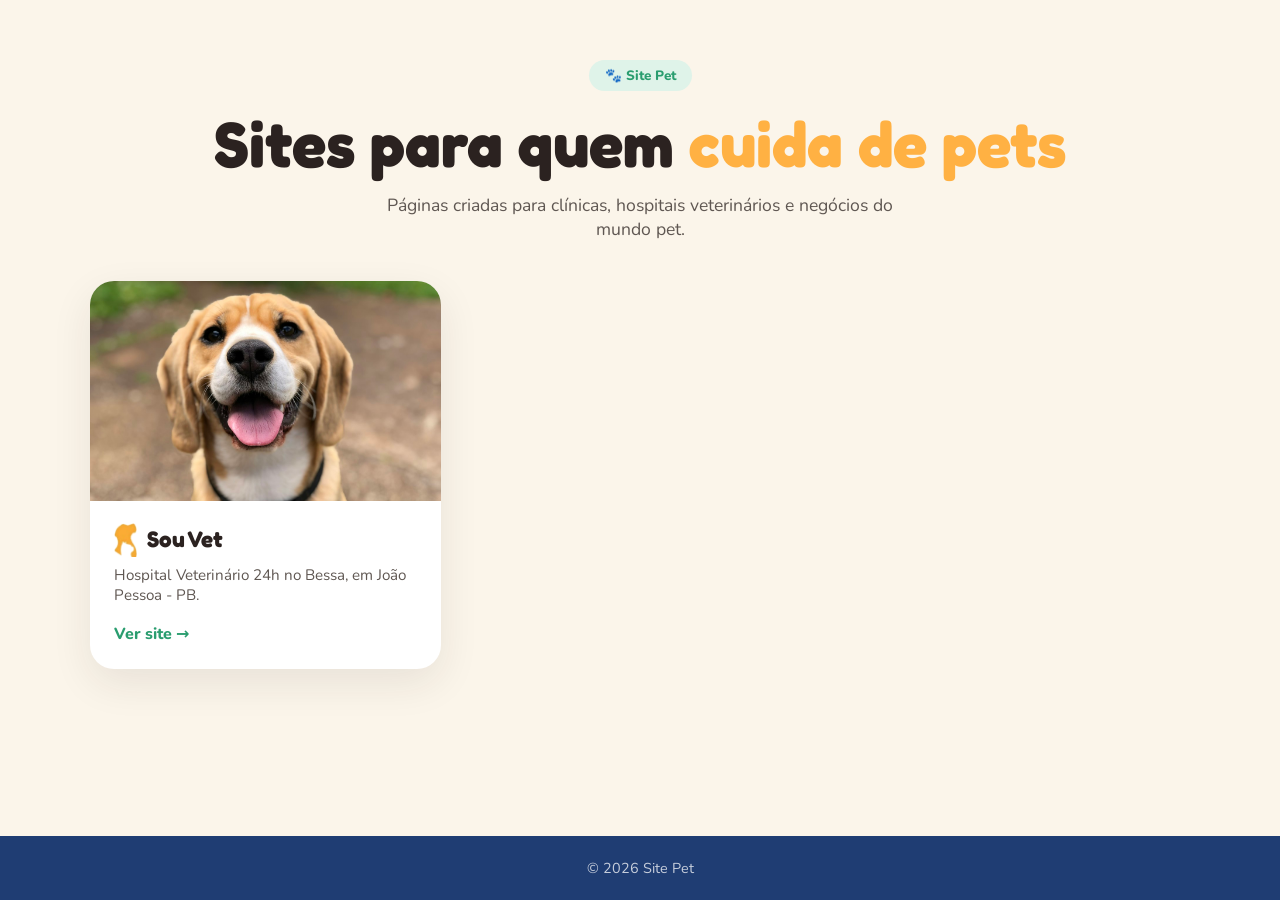
==== commit c9632577: "Ajuste no card da página inicial Co-Authored-By: Claude Opus 5.5 <noreply@anthropic.com>" ====
--- a/index.html
+++ b/index.html
@@ -20,7 +20,7 @@
     h1 { font-size: clamp(2.4rem, 6vw, 4rem); margin-bottom: 14px; }
     h1 span { color: var(--yellow); }
     header p { font-size: 1.1rem; max-width: 520px; margin-inline: auto; }
-    .grid { display: grid; grid-template-columns: repeat(auto-fill, minmax(300px, 1fr)); gap: 24px; padding-bottom: 60px; flex: 1; }
+    .grid { display: grid; grid-template-columns: repeat(auto-fill, minmax(300px, 1fr)); gap: 24px; padding-bottom: 60px; flex: 1; align-content: start; }
     .card { background: #fff; border-radius: 24px; overflow: hidden; box-shadow: 0 14px 40px rgba(43,34,32,.09); transition: transform .4s cubic-bezier(.22,1,.36,1), box-shadow .4s; display: flex; flex-direction: column; }
     .card:hover { transform: translateY(-8px); box-shadow: 0 24px 60px rgba(31,61,115,.16); }
     .card__img { aspect-ratio: 16/10; overflow: hidden; background: var(--yellow); }
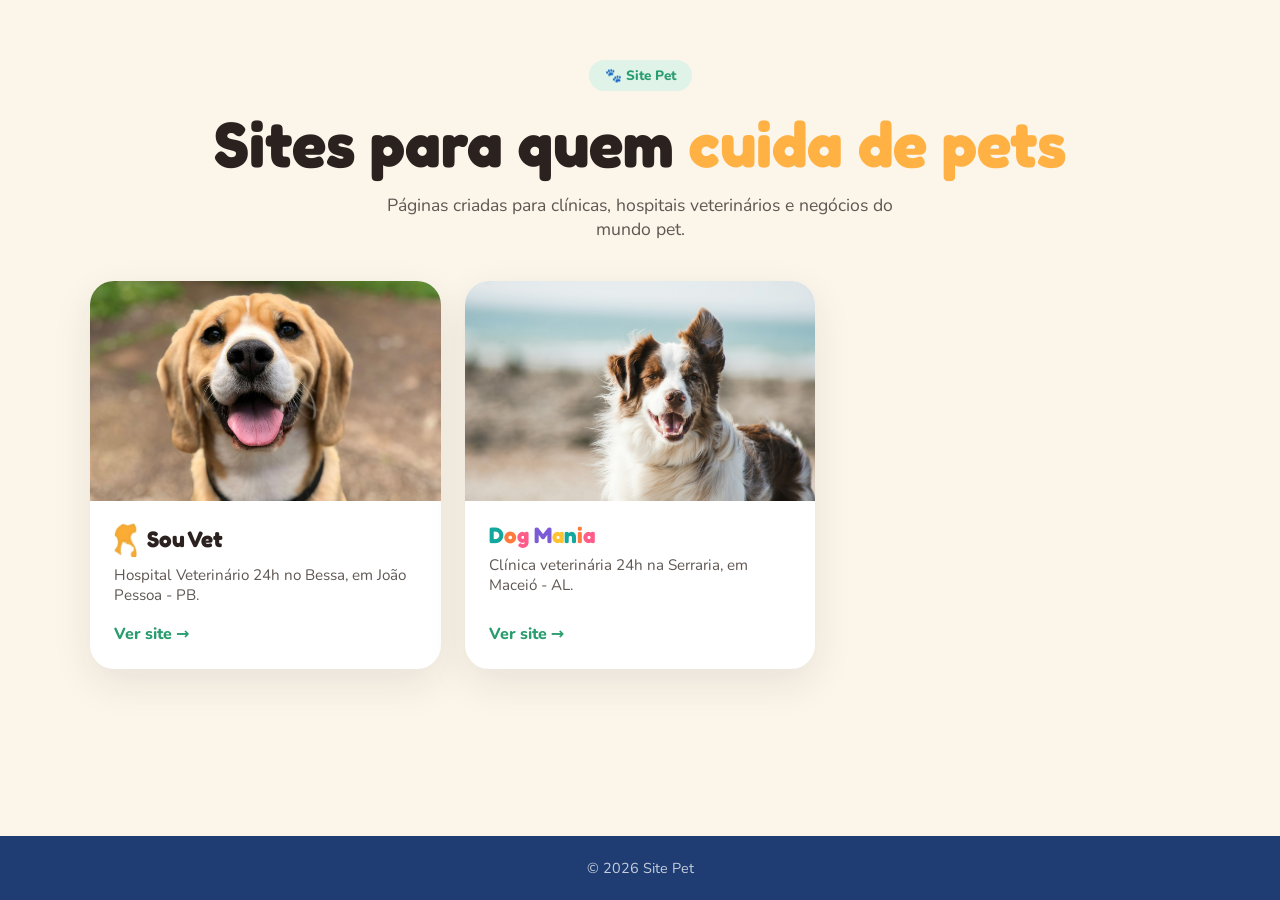
==== commit d8c062ba: "Novo site: Dog Mania & Cia em /dogmania Co-Authored-By: Claude Opus 5.5 <noreply@anthropic.com>" ====
--- a/index.html
+++ b/index.html
@@ -53,6 +53,14 @@
         <span class="card__link">Ver site →</span>
       </div>
     </a>
+    <a class="card" href="/dogmania/">
+      <div class="card__img"><img src="/dogmania/assets/img/shepherd.jpg" alt="Cachorro feliz com a língua de fora" /></div>
+      <div class="card__body">
+        <div class="card__brand"><h2 class="dm-logo"><span style="color:#13a89e">D</span><span style="color:#ff7a3d">o</span><span style="color:#ff5c8a">g</span> <span style="color:#7b5cd6">M</span><span style="color:#ffc233">a</span><span style="color:#13a89e">n</span><span style="color:#ff7a3d">i</span><span style="color:#ff5c8a">a</span></h2></div>
+        <p>Clínica veterinária 24h na Serraria, em Maceió - AL.</p>
+        <span class="card__link">Ver site →</span>
+      </div>
+    </a>
   </main>
 
   <footer>© 2026 Site Pet</footer>
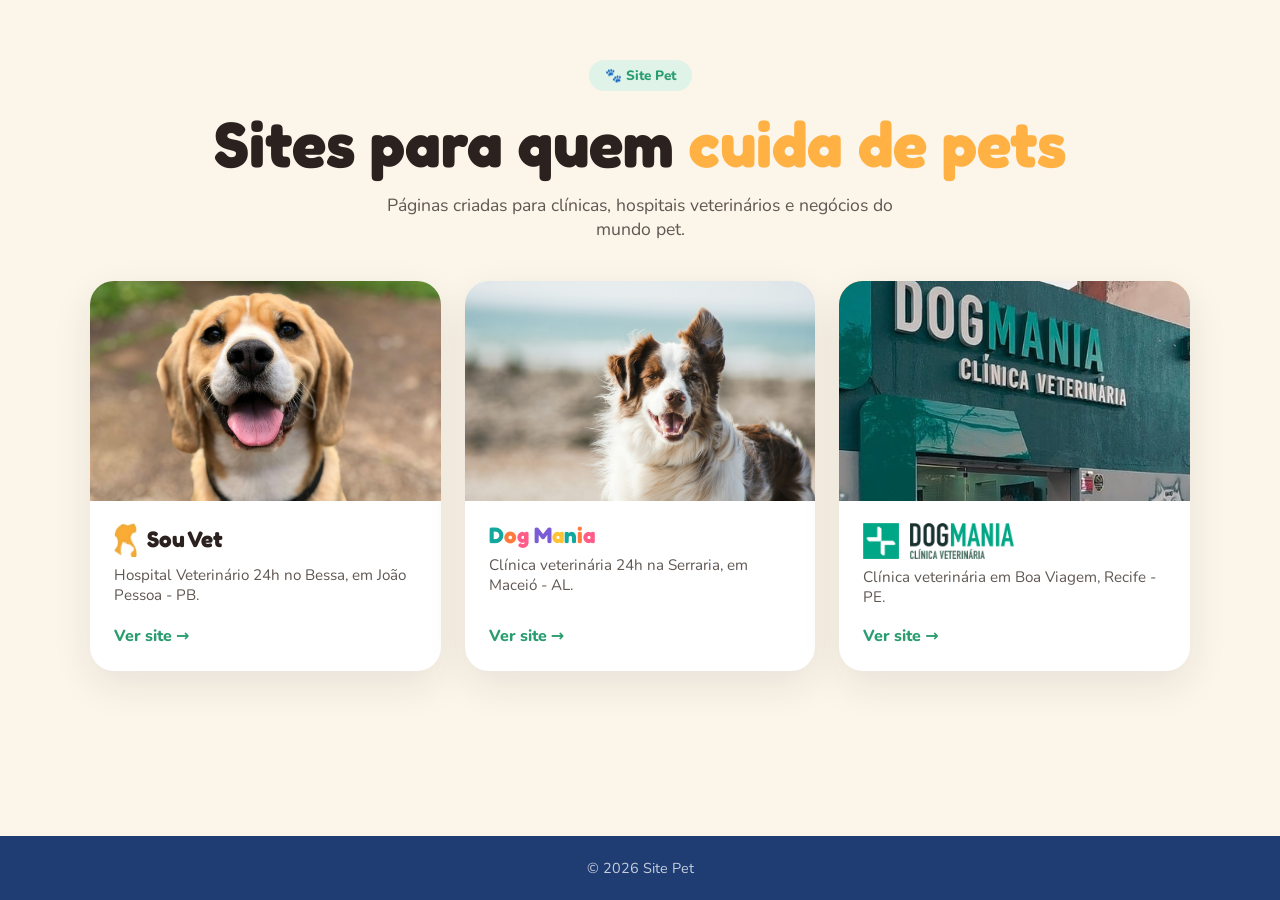
==== commit f669a469: "Novo site: DogMania Clínica Veterinária (Recife) em /dogmania-recife Co-Authored-By: Claude Opus 5.5" ====
--- a/index.html
+++ b/index.html
@@ -61,6 +61,14 @@
         <span class="card__link">Ver site →</span>
       </div>
     </a>
+    <a class="card" href="/dogmania-recife/">
+      <div class="card__img"><img src="/dogmania-recife/assets/img/fachada.jpg" alt="Fachada da Clínica Veterinária DogMania em Recife" style="object-position:50% 20%" /></div>
+      <div class="card__body">
+        <div class="card__brand"><img src="/dogmania-recife/assets/img/logo.png" alt="DogMania Clínica Veterinária" style="height:36px" /></div>
+        <p>Clínica veterinária em Boa Viagem, Recife - PE.</p>
+        <span class="card__link">Ver site →</span>
+      </div>
+    </a>
   </main>
 
   <footer>© 2026 Site Pet</footer>
